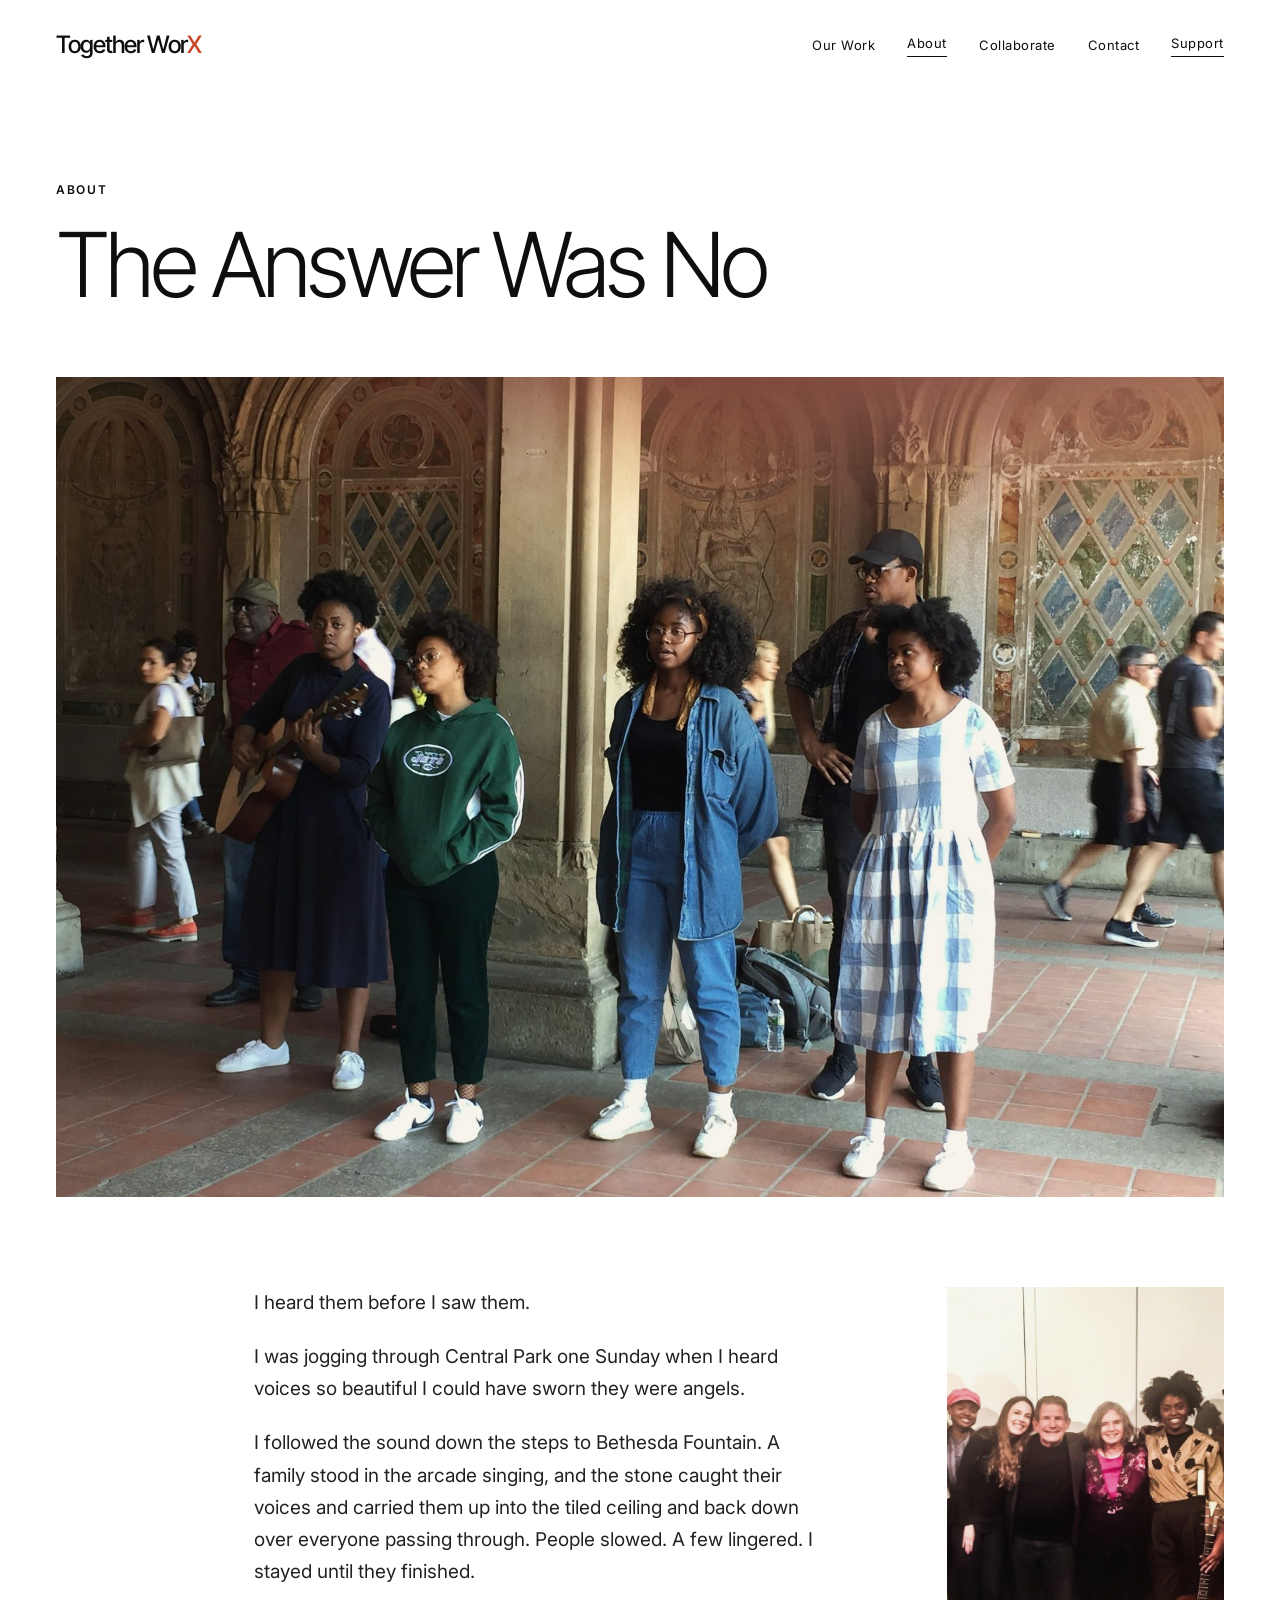
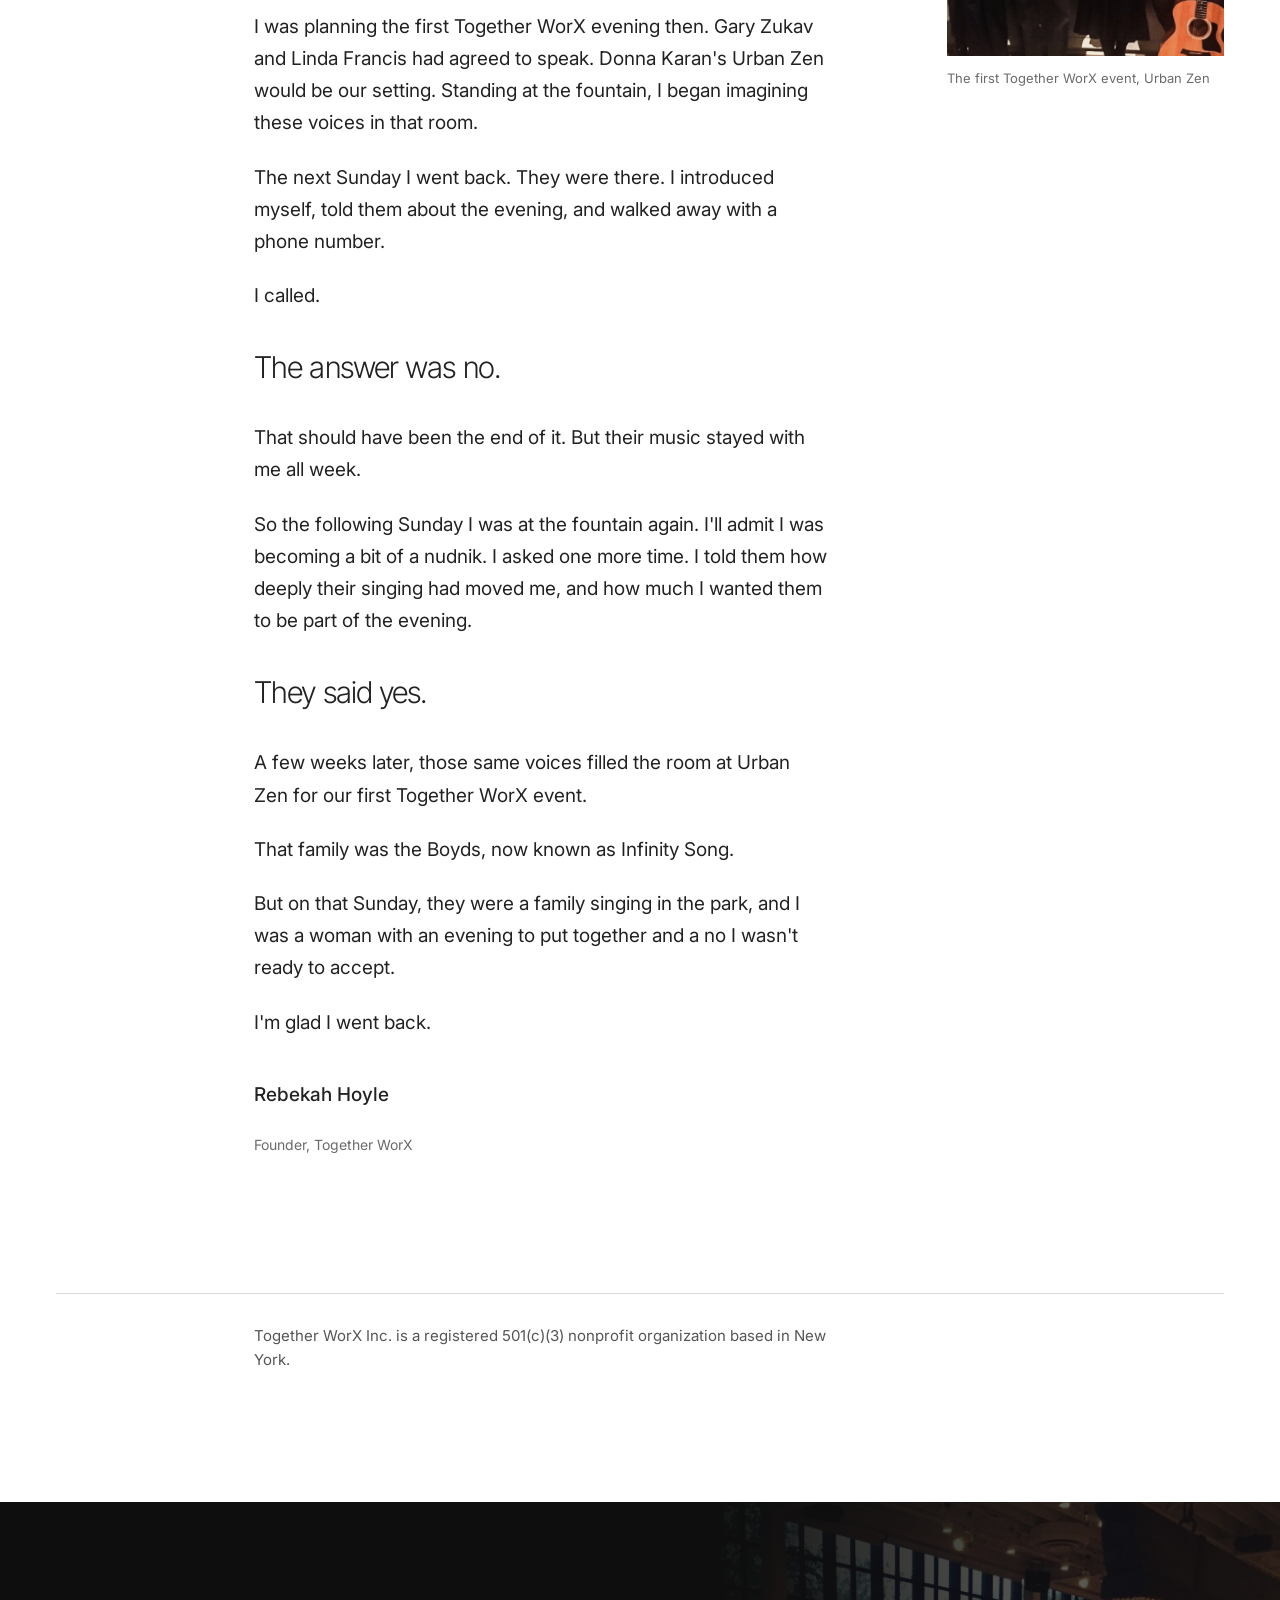
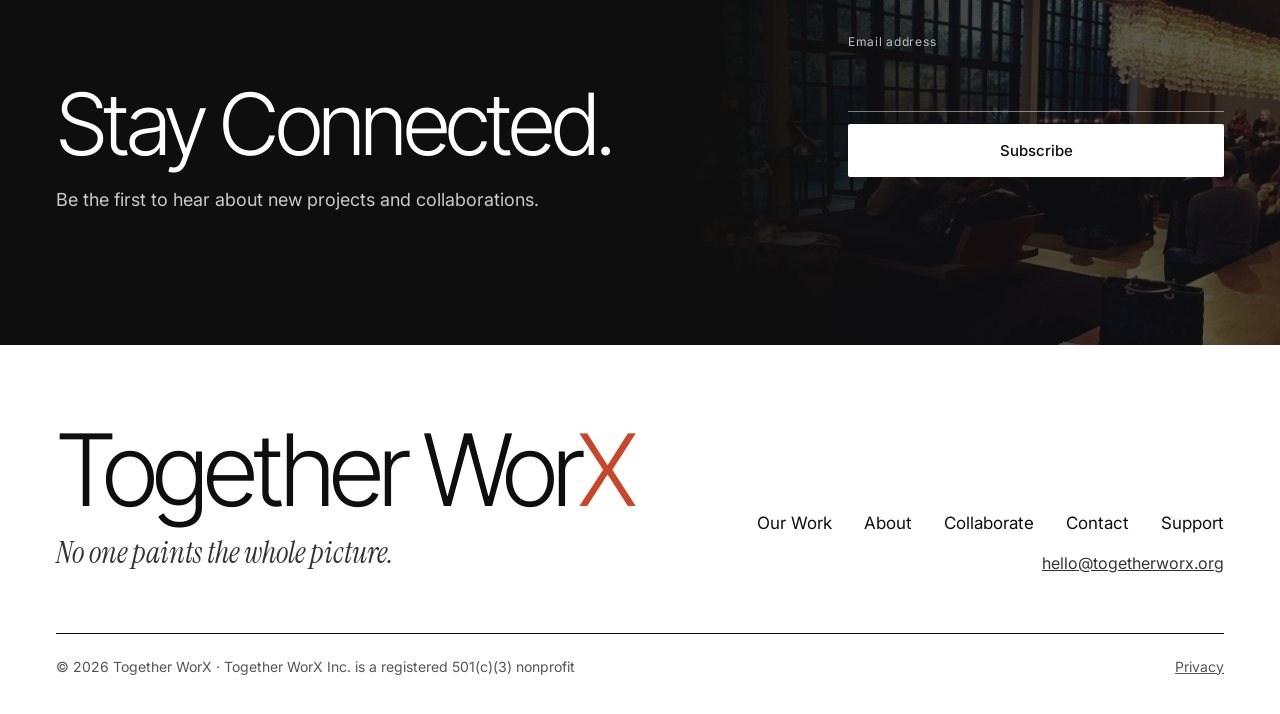
==== about/index.html @ 5a81abae "Story heading: The Answer Was No Co-Authored-By: Claude Opus 5.5 <noreply@anthropic.com> Claude-Sess" ====
<!DOCTYPE html>
<html lang="en" class="no-js">
<head>
<meta charset="utf-8">
<meta name="viewport" content="width=device-width,initial-scale=1">
<title>About | Together WorX</title>
<meta name="description" content="How Together WorX began: a song at Bethesda Fountain and the first event at Urban Zen.">
<link rel="canonical" href="https://togetherworx.org/about/">
<meta property="og:type" content="website">
<meta property="og:site_name" content="Together WorX">
<meta property="og:url" content="https://togetherworx.org/about/">
<meta property="og:title" content="About | Together WorX">
<meta property="og:description" content="How Together WorX began: a song at Bethesda Fountain and the first event at Urban Zen.">
<meta property="og:image" content="https://togetherworx.org/assets/img/bethesda-wide.jpg">
<meta name="twitter:card" content="summary_large_image">
<link rel="icon" href="/assets/together-worx-logo-dark.svg" type="image/svg+xml">
<link rel="preconnect" href="https://fonts.googleapis.com">
<link rel="preconnect" href="https://fonts.gstatic.com" crossorigin>
<link href="https://fonts.googleapis.com/css2?family=Instrument+Serif:ital@0;1&family=Inter+Tight:wght@300;400;500&family=Inter:wght@400;500;600&display=swap" rel="stylesheet">
<link rel="stylesheet" href="/assets/site.css">
<script type="application/ld+json">{"@context": "https://schema.org", "@type": "NGO", "name": "Together WorX", "legalName": "Together WorX Inc.", "url": "https://togetherworx.org", "email": "hello@togetherworx.org", "nonprofitStatus": "Nonprofit501c3", "slogan": "No one paints the whole picture.", "logo": "https://togetherworx.org/assets/together-worx-logo-dark.png", "@id": "https://togetherworx.org/#org"}</script>
<script>document.documentElement.classList.remove('no-js')</script>
</head>
<body>
<a class="skip" href="#main">Skip to content</a>
<main id="main">
<header class="site-head">
    <a class="brand" href="/" aria-label="Together WorX home">Together Wor<span>X</span></a>
    <button class="menu-btn" aria-expanded="false" aria-controls="nav">Menu</button>
    <nav class="nav" id="nav" aria-label="Main">
      <a href="/work/">Our Work</a>
      <a href="/about/" aria-current="page">About</a>
      <a href="/collaborate/">Collaborate</a>
      <a href="/contact/">Contact</a>
      <a class="support" href="/collaborate/#support">Support</a>
    </nav>
  </header>
<section class="about-top"><p class="label" style="margin-bottom:22px;font-weight:600">About</p><h1>The Answer Was&nbsp;No</h1></section>
<figure class="about-hero"><img src="/assets/img/bethesda-wide.jpg" alt="The Boyd family singing under the arcade at Bethesda Fountain in Central Park" width="2000" height="1500"></figure>
<section class="story-body g12">
  <div class="text">
      <p>I heard them before I saw them.</p>
      <p>I was jogging through Central Park one Sunday when I heard voices so beautiful I could have sworn they were angels.</p>
      <p>I followed the sound down the steps to Bethesda Fountain. A family stood in the arcade singing, and the stone caught their voices and carried them up into the tiled ceiling and back down over everyone passing through. People slowed. A few lingered. I stayed until they finished.</p>
      <p>I was planning the first Together WorX evening then. Gary Zukav and Linda Francis had agreed to speak. Donna Karan's Urban Zen would be our setting. Standing at the fountain, I began imagining these voices in that room.</p>
      <p>The next Sunday I went back. They were there. I introduced myself, told them about the evening, and walked away with a phone number.</p>
      <p>I called.</p>
      <p class="turn">The answer was no.</p>
      <p>That should have been the end of it. But their music stayed with me all week.</p>
      <p>So the following Sunday I was at the fountain again. I'll admit I was becoming a bit of a nudnik. I asked one more time. I told them how deeply their singing had moved me, and how much I wanted them to be part of the evening.</p>
      <p class="turn">They said yes.</p>
      <p>A few weeks later, those same voices filled the room at Urban Zen for our first Together WorX event.</p>
      <p>That family was the Boyds, now known as Infinity Song.</p>
      <p>But on that Sunday, they were a family singing in the park, and I was a woman with an evening to put together and a no I wasn't ready to accept.</p>
      <p>I'm glad I went back.</p>
      <p class="sig" style="margin-top:40px">Rebekah Hoyle</p>
      <p style="font-size:14px;color:#6b6b6b">Founder, Together WorX</p>
  </div>
  <aside class="rv"><img src="/assets/img/first-night.jpg" alt="Rebekah with Gary Zukav, Linda Francis and the Boyds at the first event" loading="lazy" width="640" height="1136"><p class="cap">The first Together WorX event, Urban Zen</p></aside>
</section>
<section class="org"><div class="inner g12"><p>Together WorX Inc. is a registered 501(c)(3) nonprofit organization based in New York.</p></div></section>
</main>
<section class="stay" aria-labelledby="stay-h">
  <img class="bg" src="/assets/img/urban-zen-room.jpg" alt="" loading="lazy">
  <div class="fade" aria-hidden="true"></div>
  <div class="inner g12">
    <div class="copy">
      <h2 id="stay-h">Stay Connected.</h2>
      <p>Be the first to hear about new projects and collaborations.</p>
    </div>
    <form name="updates" method="POST" data-netlify="true" netlify-honeypot="bot-field" class="js-form" data-ok="Thank you. You're on the list.">
      <input type="hidden" name="form-name" value="updates">
      <p hidden><label>Leave this empty <input name="bot-field"></label></p>
      <label>Email address<input type="email" name="email" autocomplete="email" required></label>
      <button class="btn btn-light" type="submit">Subscribe</button>
      <p class="note" role="status"></p>
    </form>
  </div>
</section><footer class="site-foot">
  <div class="foot-top">
    <div>
      <a class="foot-brand" href="/" aria-label="Together WorX home">Together Wor<span>X</span></a>
      <p class="foot-tag">No one paints the whole picture.</p>
    </div>
    <div class="foot-right">
      <nav class="foot-nav" aria-label="Footer">
        <a href="/work/">Our Work</a><a href="/about/">About</a><a href="/collaborate/">Collaborate</a><a href="/contact/">Contact</a><a href="/collaborate/#support">Support</a>
      </nav>
      <a class="foot-mail" href="mailto:hello@togetherworx.org">hello@togetherworx.org</a>
    </div>
  </div>
  <div class="legal"><span>© 2026 Together WorX · Together WorX Inc. is a registered 501(c)(3) nonprofit</span><a href="/privacy/">Privacy</a></div>
</footer>
<script src="/assets/site.js" defer></script>
</body>
</html>
---- assets/site.css ----
/* Together WorX — site styles */
:root{
  --ink:#0e0e0e; --body:#222; --soft:#555; --mute:#6b6b6b; --faint:#8f8f8f;
  --line:rgba(14,14,14,.15); --red:#c8462a; --paper:#ffffff; --panel:#f5f4f2;
  --pad:56px; --sans:'Inter',system-ui,sans-serif; --display:'Inter Tight','Inter',system-ui,sans-serif;
  --serif:'Instrument Serif',Georgia,serif;
}
*{box-sizing:border-box}
html{scroll-behavior:smooth}
body{margin:0;background:var(--paper);color:var(--ink);font:16px/1.6 var(--sans);-webkit-font-smoothing:antialiased;text-rendering:optimizeLegibility}
img,video{display:block;max-width:100%;height:auto}
a{color:inherit}
a:hover{color:var(--red)}
:focus-visible{outline:2px solid var(--red);outline-offset:3px}
p{margin:0}
h1,h2,h3{margin:0;font-family:var(--display);font-weight:300;letter-spacing:-.045em;line-height:1}
figure{margin:0}
.skip{position:absolute;left:-999px;top:8px;background:#fff;padding:10px 14px;z-index:100}
.skip:focus{left:8px}
.wrap{padding-left:var(--pad);padding-right:var(--pad)}
.g12{display:grid;grid-template-columns:repeat(12,minmax(0,1fr));column-gap:20px}
.meta{font-size:14px;color:var(--soft)}
.with{font-size:15px;color:var(--soft)}
.desc{font-size:19px;line-height:1.55;color:var(--body)}
.cap{font-size:13px;color:var(--mute);margin-top:12px}
.label{font-size:12px;letter-spacing:.14em;text-transform:uppercase}
.rule{border-top:1px solid var(--ink);padding-top:22px}
.tlink{font-size:14px;font-weight:500;text-decoration:none;border-bottom:1px solid currentColor;padding-bottom:3px}
.h3{font-family:var(--display);font-weight:400;letter-spacing:-.035em;line-height:1.05}

/* header */
.site-head{display:flex;justify-content:space-between;align-items:center;padding:26px var(--pad);position:relative;z-index:20}
.brand{font-family:var(--display);font-weight:500;font-size:24px;letter-spacing:-.04em;text-decoration:none;white-space:nowrap}
.brand span{color:var(--red)}
.nav{display:flex;gap:32px;align-items:center;font-size:13px;letter-spacing:.04em}
.nav a{text-decoration:none}
.nav a[aria-current]{border-bottom:1px solid currentColor;padding-bottom:2px}
.nav .support{border-bottom:1px solid currentColor;padding-bottom:2px}
.menu-btn{display:none;background:none;border:0;color:inherit;font:500 14px var(--sans);min-width:44px;min-height:44px;cursor:pointer}
.on-dark{color:#fff}
.on-dark a:hover{color:#fff;opacity:.8}

/* hero */
.hero{position:relative;height:100svh;min-height:640px;max-height:1000px;background:#1a1714;overflow:hidden;color:#fff}
.hero video,.hero .poster{position:absolute;inset:0;width:100%;height:100%;object-fit:cover}
.hero::after{content:"";position:absolute;inset:0;background:linear-gradient(90deg,rgba(14,12,10,.72) 0%,rgba(14,12,10,.34) 45%,rgba(14,12,10,.04) 75%);pointer-events:none}
.hero .site-head{position:absolute;inset:0 0 auto}
.hero-foot{position:absolute;left:var(--pad);right:var(--pad);bottom:64px;z-index:2;display:flex;justify-content:space-between;align-items:flex-end;gap:40px}
.hero h1{font-family:var(--serif);font-weight:400;font-size:clamp(54px,8.6vw,124px);line-height:.96;letter-spacing:-.02em}
.hero h1 em{font-style:italic}
.hero .mission{max-width:500px;margin-top:22px;font-size:18px;line-height:1.5;color:rgba(255,255,255,.92)}
.hero-links{display:flex;align-items:center;gap:22px;padding-bottom:16px}
.explore{font-size:12px;letter-spacing:.16em;text-transform:uppercase;text-decoration:none;white-space:nowrap;color:#fff}
.pause{background:rgba(0,0,0,.25);color:#fff;border:1px solid rgba(255,255,255,.45);border-radius:2px;font:500 11px var(--sans);letter-spacing:.06em;padding:6px 12px;cursor:pointer}

/* philosophy */
.idea{padding:170px var(--pad) 180px}
.idea h2{grid-column:1/-1;font-size:clamp(52px,8.3vw,120px);line-height:.92;letter-spacing:-.055em}
.idea h2 span{color:var(--red)}
.idea p{grid-column:8/span 4;margin-top:56px;font-size:21px;line-height:1.5;color:var(--body)}

/* work */
.work{padding:0 var(--pad) 170px}
.work-head{align-items:end;margin-bottom:64px}
.work-head h2{grid-column:span 8;font-size:clamp(48px,6.1vw,88px);line-height:.95;letter-spacing:-.05em}
.work-head a{grid-column:span 4;justify-self:end}
.page-title{font-size:clamp(60px,8.3vw,120px);line-height:.92;letter-spacing:-.055em;margin:0 0 90px}
.proj-a .main{grid-column:1/span 8;grid-row:1;position:relative;z-index:1}
.proj-a .main img{width:100%;aspect-ratio:16/10;object-fit:cover}
.proj-a .over{grid-column:7/span 4;grid-row:1;align-self:end;margin-bottom:-120px;position:relative;z-index:2;border:12px solid #fff;background:#fff}
.proj-a .over img{width:100%;aspect-ratio:4/3;object-fit:cover}
.proj-a .text{grid-column:1/span 5;grid-row:2;padding-top:30px}
.proj-text h3{font-size:36px;margin:0 0 12px}
.proj-text .meta{margin-bottom:10px}
.proj-text .with{margin:-6px 0 12px}
.proj-b{margin-top:170px;padding-bottom:60px}
.proj-b .left{grid-column:1/span 6;grid-row:1;text-decoration:none;color:inherit}
.proj-b .left img{width:100%;aspect-ratio:16/11;object-fit:cover}
.proj-b .left .proj-text{padding-top:30px;max-width:520px}
.proj-b .right{grid-column:8/span 5;grid-row:1;margin-top:160px;position:relative;text-decoration:none;color:inherit}
.proj-b .right>img{width:100%;aspect-ratio:4/5.4;object-fit:cover}
.proj-b .right .over2{position:absolute;right:-20px;top:-120px;width:46%;aspect-ratio:3/4;object-fit:cover;border:10px solid #fff;z-index:3}
.proj-b .right .proj-text{padding-top:20px}
.proj-b .right h3{font-size:30px}
.proj-c{margin-top:150px}
.proj-c .flyer{grid-column:3/span 5}
.proj-c .flyer img{width:100%;aspect-ratio:1/1;object-fit:contain}
.proj-c .proj-text{grid-column:9/span 4;align-self:end;padding-bottom:34px}
a.card-link{text-decoration:none;color:inherit;display:block}
a.card-link:hover h3{color:var(--red)}

/* founder */
.founder{padding:0 var(--pad) 170px}
.founder figure{grid-column:1/span 7}
.founder figure img{width:100%;aspect-ratio:4/3;object-fit:cover}
.founder .story{grid-column:9/span 4;padding-top:4px}
.founder h2{font-size:56px;margin:18px 0 30px}
.founder .story p.body{font-size:17px;color:#333;margin-bottom:16px}
.sig{font-size:15px;font-weight:500;margin-top:32px}
.sig+p{font-size:13px;color:var(--mute)}

/* collaborate */
.collab{padding:0 var(--pad) 170px}
.collab .intro{grid-column:1/span 5}
.collab h2{font-size:clamp(48px,6.1vw,88px);line-height:.95;letter-spacing:-.05em;margin-bottom:18px}
.collab .intro p{font-size:18px;color:#444}
.collab .path{padding-top:14px}
.collab .p1{grid-column:7/span 3}
.collab .p2{grid-column:10/span 3}
.collab h3{font-size:28px;margin-bottom:12px}
.collab .path p{color:#444;margin-bottom:20px}
.tax{font-size:13px;color:var(--mute);margin-top:18px}

/* stay connected */
.stay{background:var(--ink);color:#fff;position:relative;overflow:hidden}
.stay .bg{position:absolute;right:0;top:0;width:46%;height:100%;object-fit:cover;opacity:.4}
.stay .fade{position:absolute;right:0;top:0;width:46%;height:100%;background:linear-gradient(90deg,var(--ink) 0%,rgba(14,14,14,.2) 60%)}
.stay .inner{position:relative;padding:130px var(--pad);align-items:end}
.stay .copy{grid-column:span 7}
.stay h2{font-size:clamp(52px,6.7vw,96px);line-height:.92;letter-spacing:-.055em;margin-bottom:22px}
.stay .copy p{font-size:18px;color:rgba(255,255,255,.78)}
.stay form{grid-column:9/span 4;display:flex;flex-direction:column;gap:12px}
.stay label{font-size:12px;letter-spacing:.06em;color:rgba(255,255,255,.72)}
.stay input[type=email]{display:block;width:100%;margin-top:8px;padding:16px 0;background:transparent;border:0;border-bottom:1px solid rgba(255,255,255,.45);color:#fff;font:17px var(--sans);border-radius:0}
.stay input[type=email]:focus{outline:0;border-color:#fff}
.btn{display:inline-block;padding:17px 24px;border:0;font:500 15px var(--sans);cursor:pointer;text-decoration:none;text-align:center;border-radius:2px}
.btn-light{background:#fff;color:var(--ink)}
.btn-light:hover{background:var(--red);color:#fff}
.btn-dark{background:var(--ink);color:#fff}
.btn-dark:hover{background:var(--red);color:#fff}
.note{font-size:14px;min-height:1.4em;margin-top:6px}
.stay .note{color:rgba(255,255,255,.8)}

/* footer */
.site-foot{padding:80px var(--pad) 36px}
.foot-top{display:flex;justify-content:space-between;align-items:flex-end;gap:40px;flex-wrap:wrap}
.foot-brand{font-family:var(--display);font-weight:300;font-size:clamp(56px,7.8vw,112px);line-height:.9;letter-spacing:-.06em;text-decoration:none}
.foot-brand span{color:var(--red)}
.foot-tag{font-family:var(--serif);font-style:italic;font-size:30px;color:#333;margin-top:14px}
.foot-right{display:flex;flex-direction:column;align-items:flex-end;gap:14px}
.foot-nav{display:flex;gap:32px;flex-wrap:wrap;font-size:17px}
.foot-nav a{text-decoration:none}
.foot-mail{font-size:16px;color:#333}
.legal{display:flex;justify-content:space-between;gap:16px;flex-wrap:wrap;margin-top:56px;padding-top:22px;border-top:1px solid var(--ink);font-size:14px;color:var(--soft)}

/* archive */
.archive{padding:0 var(--pad) 160px}
.archive h2{font-size:40px;letter-spacing:-.04em}
.arch-grid{display:grid;grid-template-columns:5fr 8fr;column-gap:72px;align-items:start;margin-top:64px}
.arch-fig{height:460px;display:flex;align-items:center}
.arch-fig .tall{height:100%;width:auto;aspect-ratio:1218/1624;object-fit:contain}
.arch-fig .wide{width:100%;height:auto;aspect-ratio:1752/897;object-fit:contain}
.archive .cap{margin:14px 0 24px}
.archive h3{font-size:30px;margin-bottom:6px;line-height:1.1}
.archive .meta{font-size:15px;margin-bottom:16px}
.archive .adesc{font-size:17px;line-height:1.6;color:#2a2a2a;margin-bottom:18px}
.canceled{font-size:13px;font-style:italic;color:var(--faint)}

/* project pages */
.pj-top{max-width:1320px;margin:0 auto;padding:90px var(--pad) 60px}
.back{font-size:13px;text-decoration:none;color:var(--mute)}
.pj-top .label{margin:40px 0 18px;font-weight:600}
.pj-top h1{font-size:clamp(56px,7.8vw,112px);line-height:.95;letter-spacing:-.055em}
.pj-top .sub{font-family:var(--display);font-weight:300;font-size:clamp(24px,2.4vw,34px);line-height:1.2;letter-spacing:-.03em;color:#444;margin-top:18px}
.pj-hero{width:100%;height:min(72vw,760px);object-fit:cover}
.pj-body{max-width:1320px;margin:0 auto;padding:90px var(--pad) 110px;align-items:start}
.pj-body .lede{grid-column:1/span 6;font-size:24px;line-height:1.5;color:var(--body)}
.pj-body .facts{grid-column:8/span 5}
.facts{margin:0;border-top:1px solid var(--line)}
.facts div{display:grid;grid-template-columns:110px 1fr;gap:16px;padding:16px 0;border-bottom:1px solid var(--line)}
.facts dt{font-size:12px;letter-spacing:.14em;text-transform:uppercase;color:var(--mute);padding-top:3px}
.facts dd{margin:0}
.pj-section{max-width:1320px;margin:0 auto;padding:0 var(--pad) 110px;align-items:start}
.pj-section h2{grid-column:1/span 4;font-size:34px;letter-spacing:-.035em;line-height:1.1}
.pj-section .txt{grid-column:6/span 6;font-size:18px;color:#333}
.pj-gallery{padding:0 var(--pad) 120px}
.pj-gallery .g12{max-width:1400px;margin:0 auto;align-items:start}
.gal-a{grid-column:1/span 7}
.gal-b{grid-column:8/span 5;align-self:end}
.gal-c{grid-column:3/span 8;margin-top:60px}
.gal-a img,.gal-a video{width:100%;aspect-ratio:16/9;object-fit:cover;background:#111}
.gal-b img{width:100%;aspect-ratio:4/5;object-fit:cover}
.gal-c img{width:100%;aspect-ratio:16/11;object-fit:cover}
.gal-l{grid-column:1/span 5}
.gal-l img{width:100%;aspect-ratio:3/4;object-fit:cover}
.gal-r{grid-column:7/span 6;margin-top:140px;position:relative}
.gal-r>img{width:100%;aspect-ratio:4/4.4;object-fit:cover}
.gal-r .over3{position:absolute;left:-90px;bottom:-80px;width:42%;aspect-ratio:3/4;object-fit:cover;border:10px solid #fff}
.gal-r figcaption{margin-top:96px}
.pj-archive{max-width:1320px;margin:0 auto;padding:0 var(--pad) 130px}
.pj-archive .inner{border-top:1px solid var(--line);padding-top:40px}
.pj-archive figure{grid-column:1/span 6}
.pj-archive img{width:100%;object-fit:contain}
.split{max-width:1320px;margin:0 auto;padding:0 var(--pad) 120px;align-items:start}
.split figure{grid-column:1/span 6}
.split figure img{width:100%;aspect-ratio:1/1;object-fit:contain}
.split .side{grid-column:8/span 5}
.split .lede{font-size:21px;line-height:1.55;color:var(--body);margin-bottom:40px}
.split h2{font-size:30px;letter-spacing:-.035em;margin:44px 0 16px}
.list{margin:0;padding:0;list-style:none;font-size:17px;color:#333}
.list li{padding:10px 0;border-bottom:1px solid rgba(14,14,14,.1)}
.list li:last-child{border-bottom:0}
.next{background:var(--ink);color:#fff}
.next .in{max-width:1320px;margin:0 auto;padding:100px var(--pad);display:flex;justify-content:space-between;align-items:center;gap:40px;flex-wrap:wrap}
.next .label{color:rgba(255,255,255,.65);margin-bottom:12px}
.next a.big{font-family:var(--display);font-weight:300;font-size:clamp(28px,3vw,44px);letter-spacing:-.035em;line-height:1.1;text-decoration:none;color:#fff}
.next a.big:hover{color:#fff;opacity:.8}

/* about */
.about-top{max-width:1320px;margin:0 auto;padding:90px var(--pad) 70px}
.about-top h1{font-size:clamp(52px,7vw,104px);line-height:.95;letter-spacing:-.055em;max-width:12em}
.about-hero{padding:0 var(--pad)}
.about-hero img{width:100%;max-height:820px;aspect-ratio:4/3;object-fit:cover}
.story-body{max-width:1320px;margin:0 auto;padding:90px var(--pad) 120px;align-items:start}
.story-body .text{grid-column:3/span 6}
.story-body .text p{font-size:19px;line-height:1.7;color:#222;margin-bottom:1.15em}
.story-body .text p.turn{font-family:var(--display);font-weight:300;font-size:30px;letter-spacing:-.03em;line-height:1.25;margin:1.2em 0}
.story-body aside{grid-column:10/span 3;position:sticky;top:40px}
.story-body aside img{width:100%;aspect-ratio:3/4;object-fit:cover;object-position:center 30%}
.org{max-width:1320px;margin:0 auto;padding:0 var(--pad) 130px}
.org .inner{border-top:1px solid var(--line);padding-top:30px}
.org p{grid-column:3/span 6;font-size:15px;color:var(--soft)}

/* simple pages */
.simple{max-width:1320px;margin:0 auto;padding:90px var(--pad) 140px}
.simple h1{font-size:clamp(60px,8.3vw,120px);line-height:.92;letter-spacing:-.055em;margin-bottom:28px}
.simple .lead{font-size:21px;color:#333;max-width:34em}
.paths{margin-top:90px;align-items:start}
.paths .p{grid-column:span 5;border-top:1px solid var(--ink);padding-top:22px}
.paths .p+.p{grid-column:7/span 5}
.paths h2{font-size:40px;letter-spacing:-.04em;margin-bottom:16px}
.paths p{font-size:18px;color:#333;margin-bottom:24px}
.contact-grid{margin-top:70px;align-items:start}
.contact-grid .info{grid-column:span 4}
.contact-grid form{grid-column:7/span 6}
.mail{font-family:var(--display);font-weight:300;font-size:30px;letter-spacing:-.03em;text-decoration:none;border-bottom:1px solid var(--red)}
.field{display:block;font-size:12px;letter-spacing:.06em;color:var(--soft);margin-bottom:28px}
.field input,.field select,.field textarea{display:block;width:100%;margin-top:8px;padding:12px 0;border:0;border-bottom:1px solid #a9a9a9;background:transparent;font:17px var(--sans);color:var(--ink);border-radius:0}
.field textarea{min-height:130px;resize:vertical}
.field input:focus,.field select:focus,.field textarea:focus{outline:0;border-color:var(--red)}
.prose{max-width:40em;margin-top:40px}
.prose p{font-size:18px;color:#333;margin-bottom:1em}

/* motion */
.rv{opacity:0;transform:translateY(24px);transition:opacity .9s cubic-bezier(.2,.7,.2,1),transform .9s cubic-bezier(.2,.7,.2,1)}
.rv.in{opacity:1;transform:none}
@media (prefers-reduced-motion:reduce){html{scroll-behavior:auto}.rv{opacity:1;transform:none;transition:none}}
.no-js .rv{opacity:1;transform:none}

/* ---------- mobile ---------- */
@media (max-width:900px){
  :root{--pad:20px}
  .g12{display:block}
  .site-head{padding:18px var(--pad)}
  .brand{font-size:21px}
  .menu-btn{display:block;position:relative;z-index:40}
  .nav{position:fixed;inset:0;background:#fff;color:var(--ink);flex-direction:column;justify-content:center;gap:26px;font-family:var(--display);font-size:30px;letter-spacing:-.02em;transform:translateY(-100%);visibility:hidden;transition:transform .4s cubic-bezier(.7,0,.2,1),visibility 0s .4s;z-index:30}
  .nav.open{transform:none;visibility:visible;transition:transform .4s cubic-bezier(.7,0,.2,1)}
  .nav a:hover{color:var(--red);opacity:1}
  .menu-open .menu-btn,.menu-open .brand{color:var(--ink)}
  .hero{min-height:600px}
  .hero video,.hero .poster{object-position:62% center}
  .hero::after{background:linear-gradient(180deg,rgba(14,12,10,.4) 0%,rgba(14,12,10,.08) 35%,rgba(14,12,10,.8) 100%)}
  .hero-foot{flex-direction:column;align-items:flex-start;gap:14px;bottom:40px}
  .hero h1{font-size:clamp(46px,13.6vw,64px);line-height:.98}
  .hero .mission{font-size:16px;margin-top:16px}
  .hero-links{padding-bottom:0;flex-wrap:wrap;column-gap:22px;row-gap:0}
  .explore{display:inline-flex;align-items:center;min-height:44px}
  .idea{padding:96px var(--pad) 100px}
  .idea h2{font-size:clamp(44px,14vw,60px)}
  .idea p{margin:40px 0 0 64px;font-size:18px}
  .work{padding-bottom:90px}
  .work-head{display:flex;justify-content:space-between;align-items:flex-end;margin-bottom:30px}
  .page-title{margin-bottom:48px}
  .proj-a{position:relative}
  .proj-a .main{margin-right:calc(-1 * var(--pad))}
  .proj-a .main img{aspect-ratio:4/3.4}
  .proj-a .over{width:58%;margin:-64px 0 0 -8px;border-width:8px}
  .proj-a .text{padding-top:24px}
  .proj-text h3{font-size:28px}
  .desc{font-size:17px}
  .proj-b{margin-top:72px;padding-bottom:0}
  .proj-b .left img{margin-right:calc(-1 * var(--pad));width:calc(100% + var(--pad))}
  .proj-b .left .proj-text{padding-top:22px}
  .proj-b .right{display:block;margin-top:80px;padding-top:0}
  .proj-b .right>img{width:72%;margin-left:auto;aspect-ratio:4/5}
  .proj-b .right .over2{left:0;right:auto;top:auto;bottom:auto;margin-top:-140px;position:relative;display:block;width:42%;border-width:6px}
  .proj-b .right h3{font-size:28px}
  .proj-c{margin-top:72px}
  .proj-c .flyer img{width:100%}
  .proj-c .proj-text{padding:22px 0 0}
  .founder{padding-bottom:80px}
  .founder figure img{width:calc(100% + 2 * var(--pad));margin:0 calc(-1 * var(--pad));aspect-ratio:4/3}
  .founder .story{margin-top:36px}
  .founder h2{font-size:44px;margin:16px 0 24px}
  .collab{padding-bottom:80px}
  .collab .path{border-top:1px solid #ddd;margin-top:28px;padding:22px 0 0}
  .collab .intro{margin-bottom:8px}
  .stay .bg,.stay .fade{display:none}
  .stay .inner{padding:72px var(--pad) 80px}
  .stay form{margin-top:28px}
  .stay .btn{width:100%;min-height:52px}
  .site-foot{padding:56px var(--pad) 40px}
  .foot-right{align-items:flex-start;margin-top:24px}
  .foot-nav{gap:4px 24px}
  .foot-nav a{display:inline-flex;align-items:center;min-height:44px}
  .foot-tag{font-size:24px}
  .archive{padding-bottom:90px}
  .archive h2{font-size:32px}
  .arch-grid{display:block;margin-top:40px}
  .arch-grid article+article{margin-top:72px}
  .arch-fig{height:auto;display:block}
  .arch-fig .tall{width:72%;height:auto}
  .arch-fig .wide{width:calc(100% + 2 * var(--pad));max-width:none;margin:0 calc(-1 * var(--pad))}
  .archive h3{font-size:26px}
  .pj-top{padding-top:56px}
  .pj-hero{height:auto;aspect-ratio:4/3}
  .pj-body{padding-top:48px;padding-bottom:64px}
  .pj-body .lede{font-size:20px;margin-bottom:32px}
  .pj-section{padding-bottom:64px}
  .pj-section h2{font-size:28px;margin-bottom:14px}
  .pj-gallery{padding-bottom:72px}
  .gal-b,.gal-c{margin-top:40px}
  .gal-r{margin-top:56px}
  .gal-r .over3{position:relative;left:0;bottom:auto;margin-top:-90px;width:46%;border-width:6px}
  .gal-r figcaption{margin-top:12px}
  .split figure{margin-bottom:40px}
  .about-hero{padding:0}
  .story-body{padding-top:48px}
  .story-body aside{position:static;margin-top:40px}
  .story-body aside img{width:70%}
  .story-body .text p{font-size:18px}
  .paths{margin-top:56px}
  .paths .p+.p{margin-top:48px}
  .contact-grid form{margin-top:48px}
  .next .in{padding:64px var(--pad)}
}

.whole{padding:0 var(--pad) 150px}
.whole .g12{max-width:1320px;margin:0 auto}
.whole h2{grid-column:1/-1;font-size:34px;letter-spacing:-.035em;line-height:1.1;margin-bottom:48px}
.whole-grid{align-items:start}
.whole-grid img{width:100%;object-fit:cover;display:block}
.whole-grid .w1{grid-column:1/span 5}.whole-grid .w1 img{aspect-ratio:3/4}
.whole-grid .w2{grid-column:6/span 7;margin-top:90px}.whole-grid .w2 img{aspect-ratio:1/1}
.whole-grid .w3{grid-column:2/span 6;margin-top:-40px}.whole-grid .w3 img{aspect-ratio:4/3}
.whole-grid .w4{grid-column:8/span 4;margin-top:60px}.whole-grid .w4 img{aspect-ratio:3/4}
.whole-grid .w5{grid-column:2/span 4;margin-top:-80px}
.whole-grid .w7{grid-column:7/span 4;margin-top:40px}.whole-grid .w7 img{aspect-ratio:3/4}.whole-grid .w5 img{aspect-ratio:3/4}
.whole-grid .w6{grid-column:3/span 7;margin-top:50px}.whole-grid .w6 img{aspect-ratio:4/3}
@media (max-width:900px){
  .whole{padding-bottom:90px}
  .whole h2{margin-bottom:28px}
  .whole-grid{display:grid;grid-template-columns:1fr 1fr;gap:12px}
  .whole-grid figure{grid-column:auto!important;margin-top:0!important}
  .whole-grid .w1,.whole-grid .w2,.whole-grid .w6{grid-column:1/-1!important}
}
.red{color:var(--red)}
.purpose{padding:0 var(--pad) 150px}
.purpose h2{grid-column:1/span 6;font-size:clamp(40px,4.6vw,66px);line-height:.98;letter-spacing:-.05em}
.purpose .ptext{grid-column:8/span 5;padding-top:10px}
.purpose .ptext p{font-size:19px;line-height:1.55;color:var(--body);margin-bottom:18px}
@media (max-width:900px){.purpose{padding-bottom:84px}.purpose h2{font-size:40px}.purpose .ptext{margin-top:24px}.purpose .ptext p{font-size:17px}}
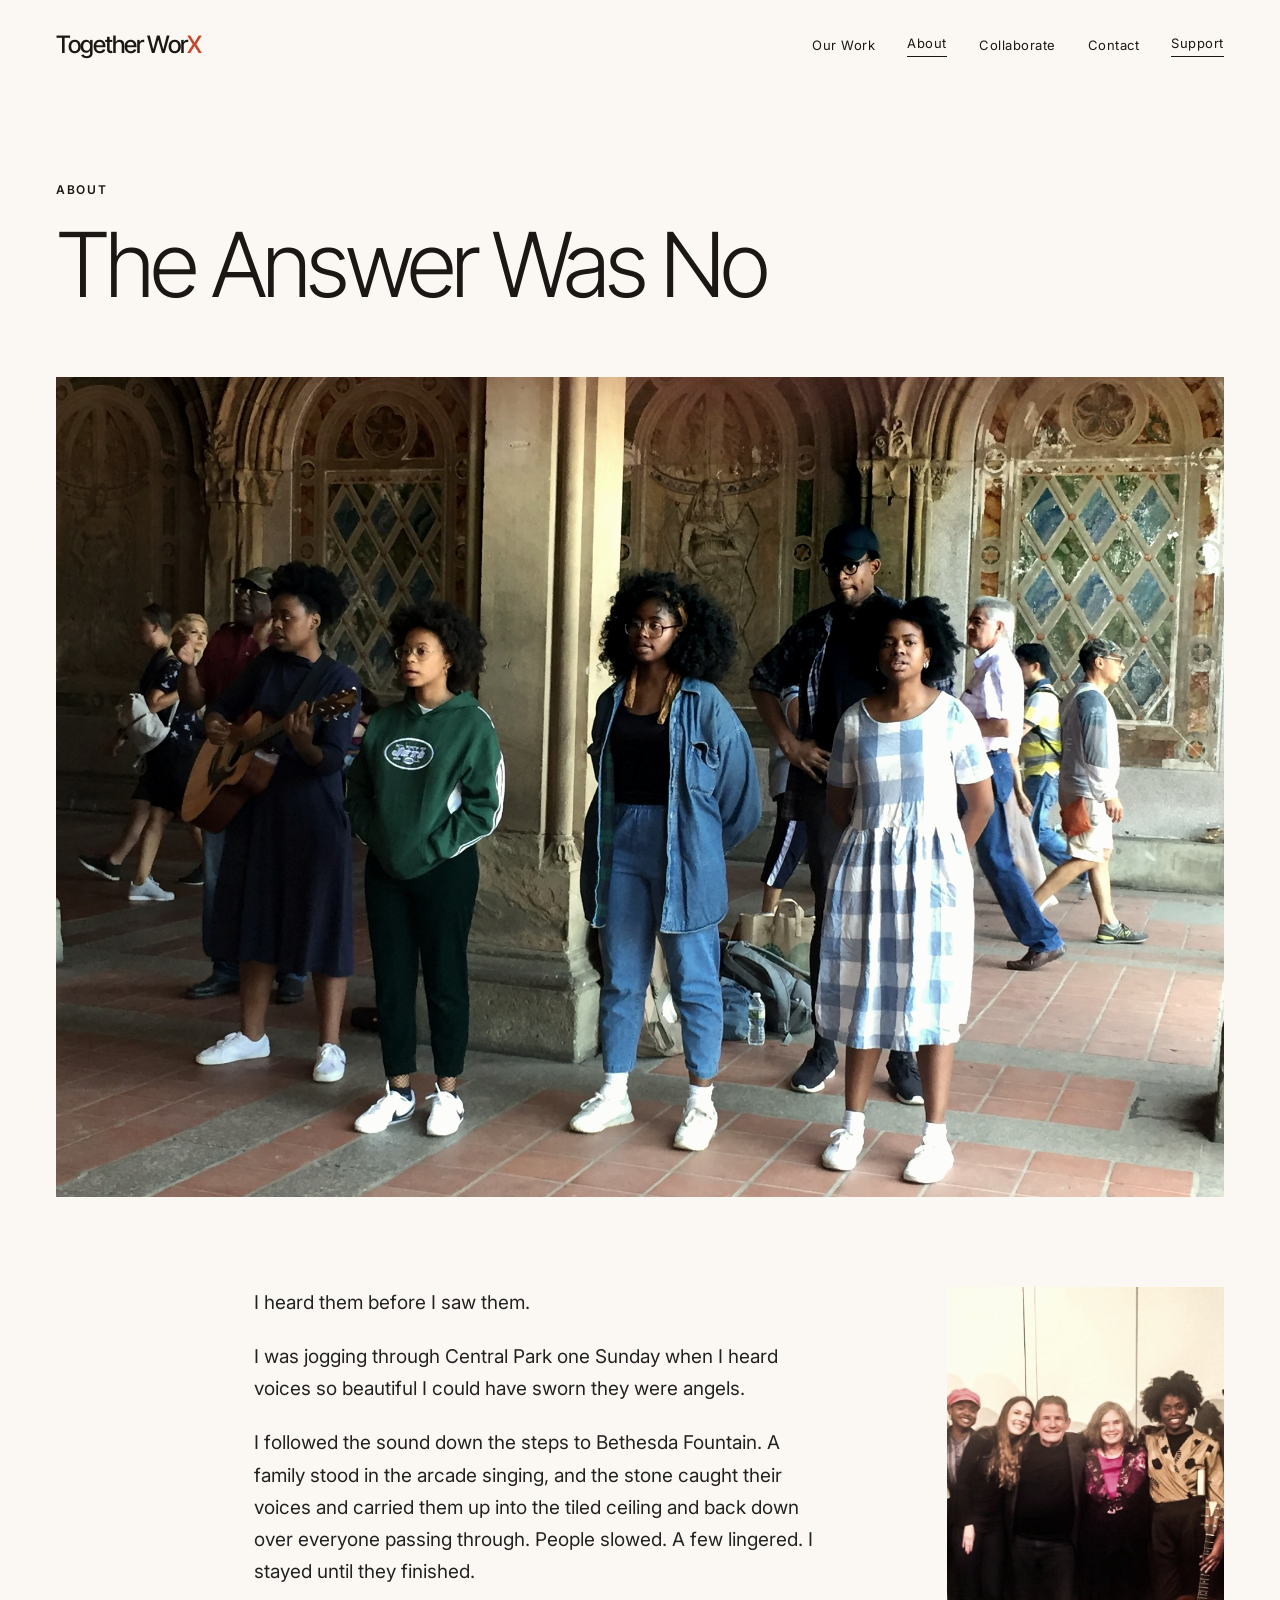
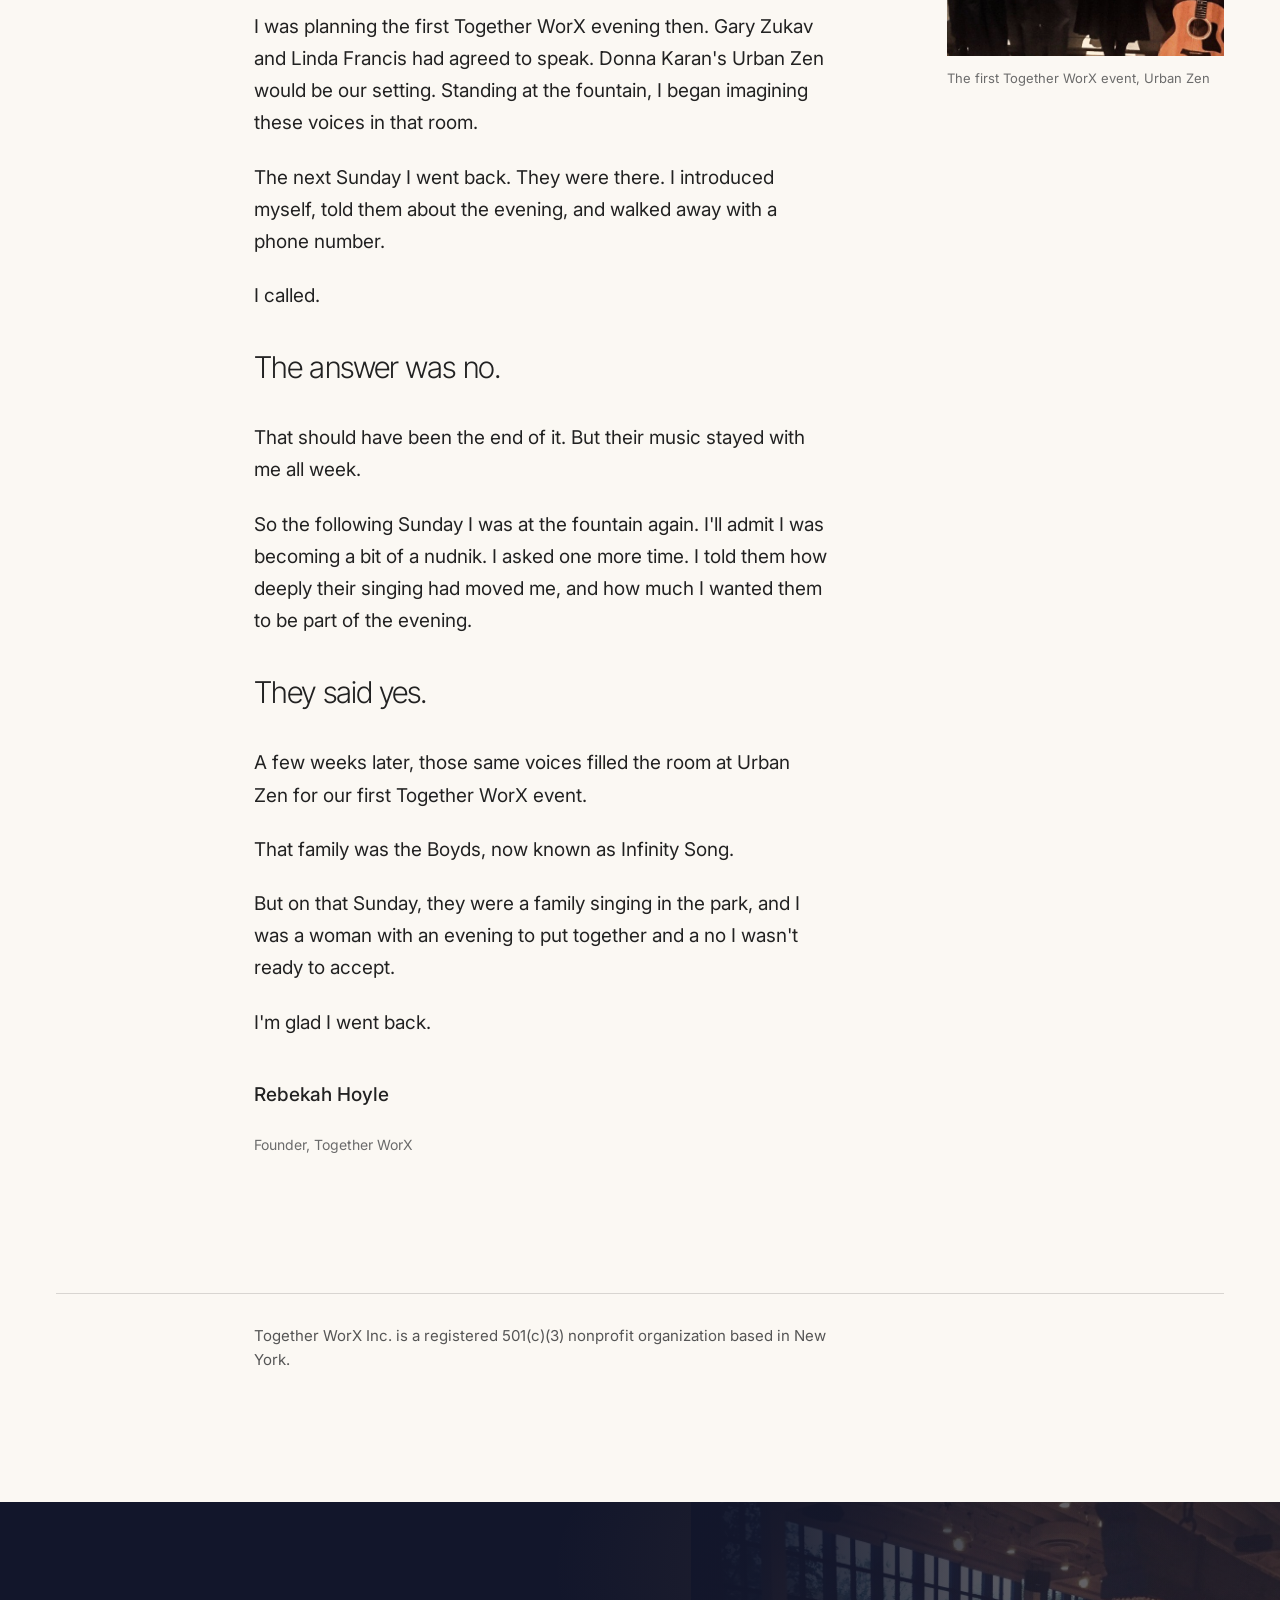
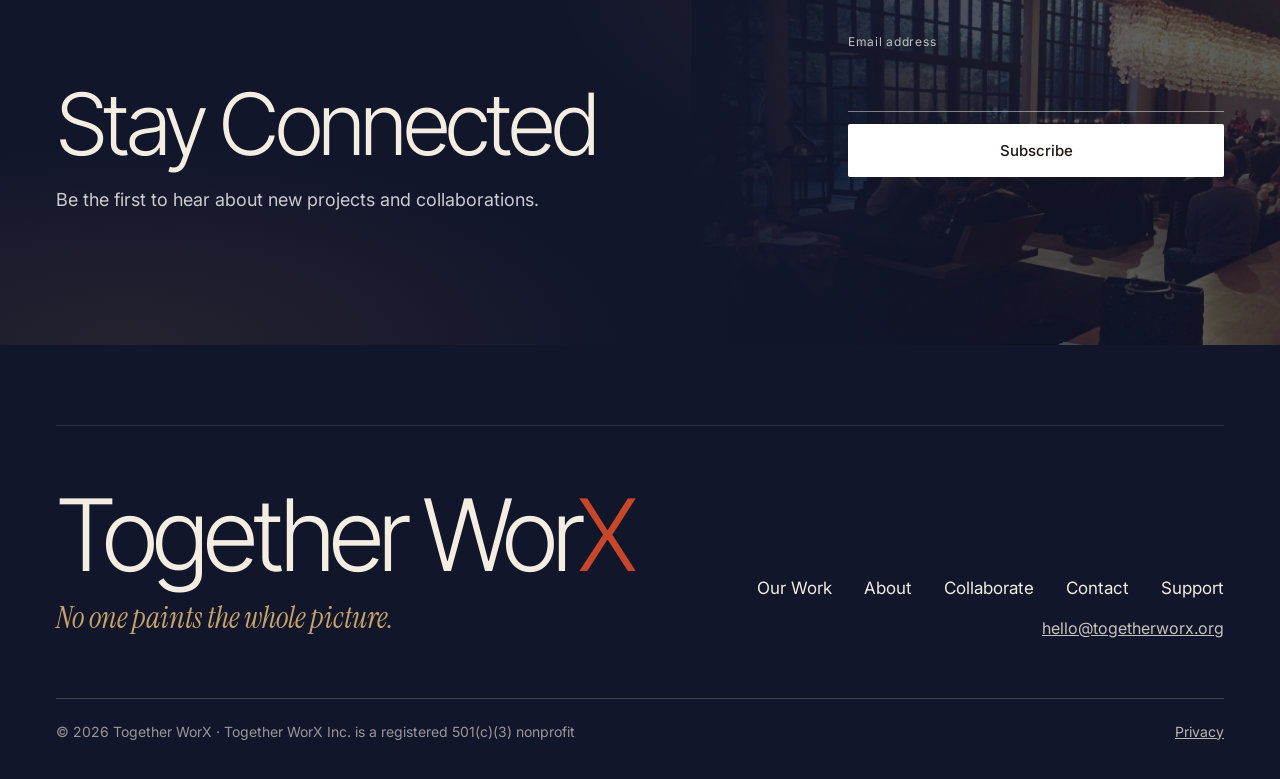
==== commit c5acc02f: "Preview: warm white page, Our Work matches homepage, even project galleries, title punctuation Co-Au" ====
--- a/about/index.html
+++ b/about/index.html
@@ -65,7 +65,7 @@
   <div class="fade" aria-hidden="true"></div>
   <div class="inner g12">
     <div class="copy">
-      <h2 id="stay-h">Stay Connected.</h2>
+      <h2 id="stay-h">Stay Connected</h2>
       <p>Be the first to hear about new projects and collaborations.</p>
     </div>
     <form name="updates" method="POST" data-netlify="true" netlify-honeypot="bot-field" class="js-form" data-ok="Thank you. You're on the list.">
--- a/assets/site.css
+++ b/assets/site.css
@@ -361,3 +361,139 @@
 .purpose .ptext{grid-column:8/span 5;padding-top:10px}
 .purpose .ptext p{font-size:19px;line-height:1.55;color:var(--body);margin-bottom:18px}
 @media (max-width:900px){.purpose{padding-bottom:84px}.purpose h2{font-size:40px}.purpose .ptext{margin-top:24px}.purpose .ptext p{font-size:17px}}
+
+/* ---- Nov 2026 refresh ---- */
+.idea{padding:170px var(--pad) 90px}
+.whole{padding:0 var(--pad) 160px}
+.whole .g12{max-width:none}
+.whole-grid{display:grid;grid-template-columns:repeat(12,minmax(0,1fr));gap:16px;align-items:stretch}
+.whole-grid figure{margin:0!important}
+.whole-grid img{height:100%}
+.whole-grid .w2{grid-column:1/span 7;grid-row:1}.whole-grid .w2 img{aspect-ratio:1/1}
+.whole-grid .w1{grid-column:8/span 5;grid-row:1}.whole-grid .w1 img{aspect-ratio:auto}
+.whole-grid .w6{grid-column:1/span 6;grid-row:2}.whole-grid .w6 img{aspect-ratio:4/3}
+.whole-grid .w5{grid-column:7/span 3;grid-row:2}.whole-grid .w5 img{aspect-ratio:auto}
+.whole-grid .w7{grid-column:10/span 3;grid-row:2}.whole-grid .w7 img{aspect-ratio:auto}
+
+.founder{background:var(--ink);color:#fff;padding:150px var(--pad) 160px}
+.founder .g12{align-items:center}
+.founder figure{grid-column:1/span 7}
+.founder figure img{aspect-ratio:4/3}
+.founder .cap{color:rgba(255,255,255,.55)}
+.founder .story{grid-column:9/span 4;padding-top:0}
+.founder .label{color:rgba(255,255,255,.6)}
+.founder h2{font-family:var(--serif);font-weight:400;letter-spacing:-.01em;font-size:clamp(52px,5.6vw,84px);line-height:.98;margin:20px 0 34px}
+.founder .pull{font-family:var(--serif);font-style:italic;font-size:30px;line-height:1.2;color:#fff;margin-bottom:18px}
+.founder .story p.body{font-size:18px;line-height:1.6;color:rgba(255,255,255,.82)}
+.founder .more{margin-top:30px}
+.founder .tlink{color:#fff}
+.founder .tlink:hover{color:var(--red)}
+.founder .sig{color:#fff;margin-top:44px}
+.founder .sig+p{color:rgba(255,255,255,.55)}
+.purpose{padding:150px var(--pad) 150px}
+@media (max-width:900px){
+  .idea{padding:96px var(--pad) 48px}
+  .whole{padding-bottom:90px}
+  .whole-grid{grid-template-columns:1fr 1fr;gap:10px}
+  .whole-grid .w1,.whole-grid .w2,.whole-grid .w6{grid-column:1/-1!important;grid-row:auto}
+  .whole-grid .w5,.whole-grid .w7{grid-column:auto!important;grid-row:auto}
+  .whole-grid img{height:auto}
+  .whole-grid .w1 img{aspect-ratio:3/4}.whole-grid .w5 img,.whole-grid .w7 img{aspect-ratio:3/4}
+  .founder{padding:84px var(--pad) 90px}
+  .founder figure img{margin:0 calc(-1 * var(--pad));width:calc(100% + 2 * var(--pad))}
+  .founder .story{margin-top:40px}
+  .founder h2{font-size:52px}
+  .founder .pull{font-size:26px}
+  .purpose{padding:84px var(--pad) 84px}
+}
+
+/* projects, colour, grade */
+:root{--night:#12162b}
+.founder,.stay,.next,.btn-dark{background:var(--night)}
+.stay .fade{background:linear-gradient(90deg,var(--night) 0%,rgba(18,22,43,.25) 60%)}
+.hp-lead{align-items:end;margin-bottom:110px}
+.hp-lead img{grid-column:1/span 8;width:100%;aspect-ratio:16/10;object-fit:cover}
+.hp-lead .proj-text{grid-column:9/span 4;padding-bottom:6px}
+.hp-pair{row-gap:40px}
+.hp-pair a{grid-column:span 6}
+.hp-pair img{width:100%;aspect-ratio:4/3;object-fit:cover}
+.hp-pair .proj-text{padding-top:26px;max-width:540px}
+.hp-pair h3{font-size:30px}
+.whole-grid img,.founder figure img,.hp-lead img,.hp-pair img,.about-hero img,.pj-hero,.pj-gallery img,.story-body aside img{filter:saturate(.9) contrast(1.04) sepia(.06)}
+.collab .p2{grid-column:8/span 5}
+.paths .p:only-child{grid-column:1/span 6}
+@media (max-width:900px){
+  .hp-lead{margin-bottom:64px}
+  .hp-lead img{width:calc(100% + 2 * var(--pad));margin:0 calc(-1 * var(--pad))}
+  .hp-lead .proj-text{padding-top:22px}
+  .hp-pair a{display:block;margin-bottom:56px}
+  .hp-pair h3,.hp-lead h3{font-size:28px}
+}
+a.hp-lead{display:grid}
+@media (max-width:900px){a.hp-lead{display:block}}
+@media (max-width:900px){.hp-lead img,.founder figure img{max-width:none}}
+
+/* motion: brush reveal, drift, slow zoom */
+.frame{overflow:hidden;position:relative}
+.frame img,.frame video{display:block;width:100%;height:100%;object-fit:cover}
+.hp-lead .frame{grid-column:1/span 8}
+.hp-lead .frame video{aspect-ratio:16/9;filter:saturate(.9) contrast(1.04) sepia(.06)}
+.hp-pair .frame img{aspect-ratio:4/3}
+.whole-grid figure{overflow:hidden}
+.rv.wipe{opacity:1;transform:none}
+[data-drift]{transform:translate3d(0,var(--dy,0px),0) scale(1.12);will-change:transform}
+.card-link .frame img,.card-link .frame video{transition:transform 1.8s cubic-bezier(.2,.7,.2,1)}
+.card-link:hover .frame img,.card-link:hover .frame video{transform:scale(1.05)}
+@media (max-width:900px){.hp-lead .frame{width:calc(100% + 2 * var(--pad));margin:0 calc(-1 * var(--pad))}.founder .frame{margin:0 calc(-1 * var(--pad))}.founder .frame img{margin:0;width:100%}}
+/* collage: clip the photo, not the observed figure */
+.hp-lead .frame img{aspect-ratio:16/9}
+
+/* brush reveal: soft feathered edge sweeping left to right */
+.wipe:not(figure),.whole-grid figure.wipe>img{-webkit-mask-image:linear-gradient(90deg,#000 0 44%,transparent 56%);mask-image:linear-gradient(90deg,#000 0 44%,transparent 56%);-webkit-mask-size:300% 100%;mask-size:300% 100%;-webkit-mask-repeat:no-repeat;mask-repeat:no-repeat;-webkit-mask-position:100% 0;mask-position:100% 0;transition:-webkit-mask-position 1.1s cubic-bezier(.6,0,.25,1),mask-position 1.1s cubic-bezier(.6,0,.25,1)}
+.in .wipe:not(figure),.whole-grid figure.wipe.in>img{-webkit-mask-position:0 0;mask-position:0 0}
+.whole-grid .w1>img{transition-delay:.12s}.whole-grid .w5>img{transition-delay:.1s}.whole-grid .w7>img{transition-delay:.2s}
+.no-js .wipe,.no-js .whole-grid figure.wipe>img{-webkit-mask-image:none;mask-image:none}
+@media (prefers-reduced-motion:reduce){.wipe:not(figure),.whole-grid figure.wipe>img{-webkit-mask-image:none;mask-image:none;transition:none}}
+.gal-r>video{display:block;width:100%;aspect-ratio:4/4.4;object-fit:cover;filter:saturate(.9) contrast(1.04) sepia(.06)}
+
+/* gentler arrival: slow dissolve with a soft brush edge */
+.rv{transform:translateY(12px);transition:opacity 1.6s cubic-bezier(.33,0,.2,1),transform 1.6s cubic-bezier(.33,0,.2,1)}
+.wipe:not(figure),.whole-grid figure.wipe>img{-webkit-mask-image:linear-gradient(90deg,#000 0 30%,transparent 70%);mask-image:linear-gradient(90deg,#000 0 30%,transparent 70%);opacity:0;transition:-webkit-mask-position 2.6s cubic-bezier(.33,0,.2,1),mask-position 2.6s cubic-bezier(.33,0,.2,1),opacity 2s cubic-bezier(.33,0,.2,1)}
+.in .wipe:not(figure),.whole-grid figure.wipe.in>img{opacity:1}
+.whole-grid .w1>img{transition-delay:.3s}.whole-grid .w5>img{transition-delay:.25s}.whole-grid .w7>img{transition-delay:.5s}
+.no-js .wipe,.no-js .whole-grid figure.wipe>img{opacity:1}
+@media (prefers-reduced-motion:reduce){.wipe:not(figure),.whole-grid figure.wipe>img{opacity:1}}
+
+/* ---- Candlelight: mood taken from the Urban Zen room ---- */
+:root{--ink:#1a1714;--body:#2a2521;--candle:#c9a46a;--warmwhite:#f4ede1}
+.founder,.stay,.next{background:radial-gradient(ellipse 70% 90% at 85% 15%,rgba(201,150,90,.16),transparent 60%),radial-gradient(ellipse 60% 70% at 10% 100%,rgba(201,140,80,.10),transparent 65%),var(--night)}
+.founder,.founder .sig,.founder .pull,.founder .tlink,.stay,.next{color:var(--warmwhite)}
+.founder .story p.body{color:rgba(244,237,225,.82)}
+.founder .label,.founder .cap,.founder .sig+p{color:rgba(244,237,225,.55)}
+.founder figure img,.hp-lead .frame img{box-shadow:0 30px 80px -30px rgba(0,0,0,.6)}
+.whole-grid img,.founder figure img,.hp-lead img,.hp-pair img,.about-hero img,.pj-hero,.pj-gallery img,.story-body aside img,.gal-r>video,.hp-lead .frame video{filter:saturate(.92) contrast(1.05) sepia(.14) brightness(.99)}
+/* footer joins the evening */
+.site-foot{background:var(--night);color:var(--warmwhite)}
+.site-foot a,.foot-brand{color:var(--warmwhite)}
+.foot-tag{color:var(--candle)}
+.legal{border-top-color:rgba(244,237,225,.2);color:rgba(244,237,225,.6)}
+.legal a{color:rgba(244,237,225,.75)}
+.site-foot a:hover{color:var(--candle)}
+.stay+.site-foot .foot-top{border-top:1px solid rgba(244,237,225,.12);padding-top:64px}
+.site-foot .foot-mail{color:rgba(244,237,225,.8)}
+
+/* warm white page, consistent galleries, Our Work layout */
+:root{--paper:#fbf8f3}
+.skip,.nav{background:var(--paper)}
+@media (max-width:900px){.nav{background:var(--paper)}}
+.pj-gallery .g12{align-items:start;row-gap:24px}
+.gal-a,.gal-b,.gal-l,.gal-r,.gal-c{margin-top:0!important;align-self:start}
+.gal-r{grid-column:7/span 6}
+.gal-r figcaption,.gal-r .cap{margin-top:12px!important}
+.gal-c{grid-column:1/span 8}
+.hp-lead.rev .frame{grid-column:5/span 8;grid-row:1}
+.hp-lead.rev .proj-text{grid-column:1/span 4;grid-row:1}
+.hp-lead.rev .frame img{aspect-ratio:16/10}
+.page-title+.hp-lead{margin-top:0}
+.hp-pair+.hp-lead{margin-top:110px}
+@media (max-width:900px){.hp-pair+.hp-lead{margin-top:20px}.hp-lead.rev .frame{width:calc(100% + 2 * var(--pad));margin:0 calc(-1 * var(--pad))}}
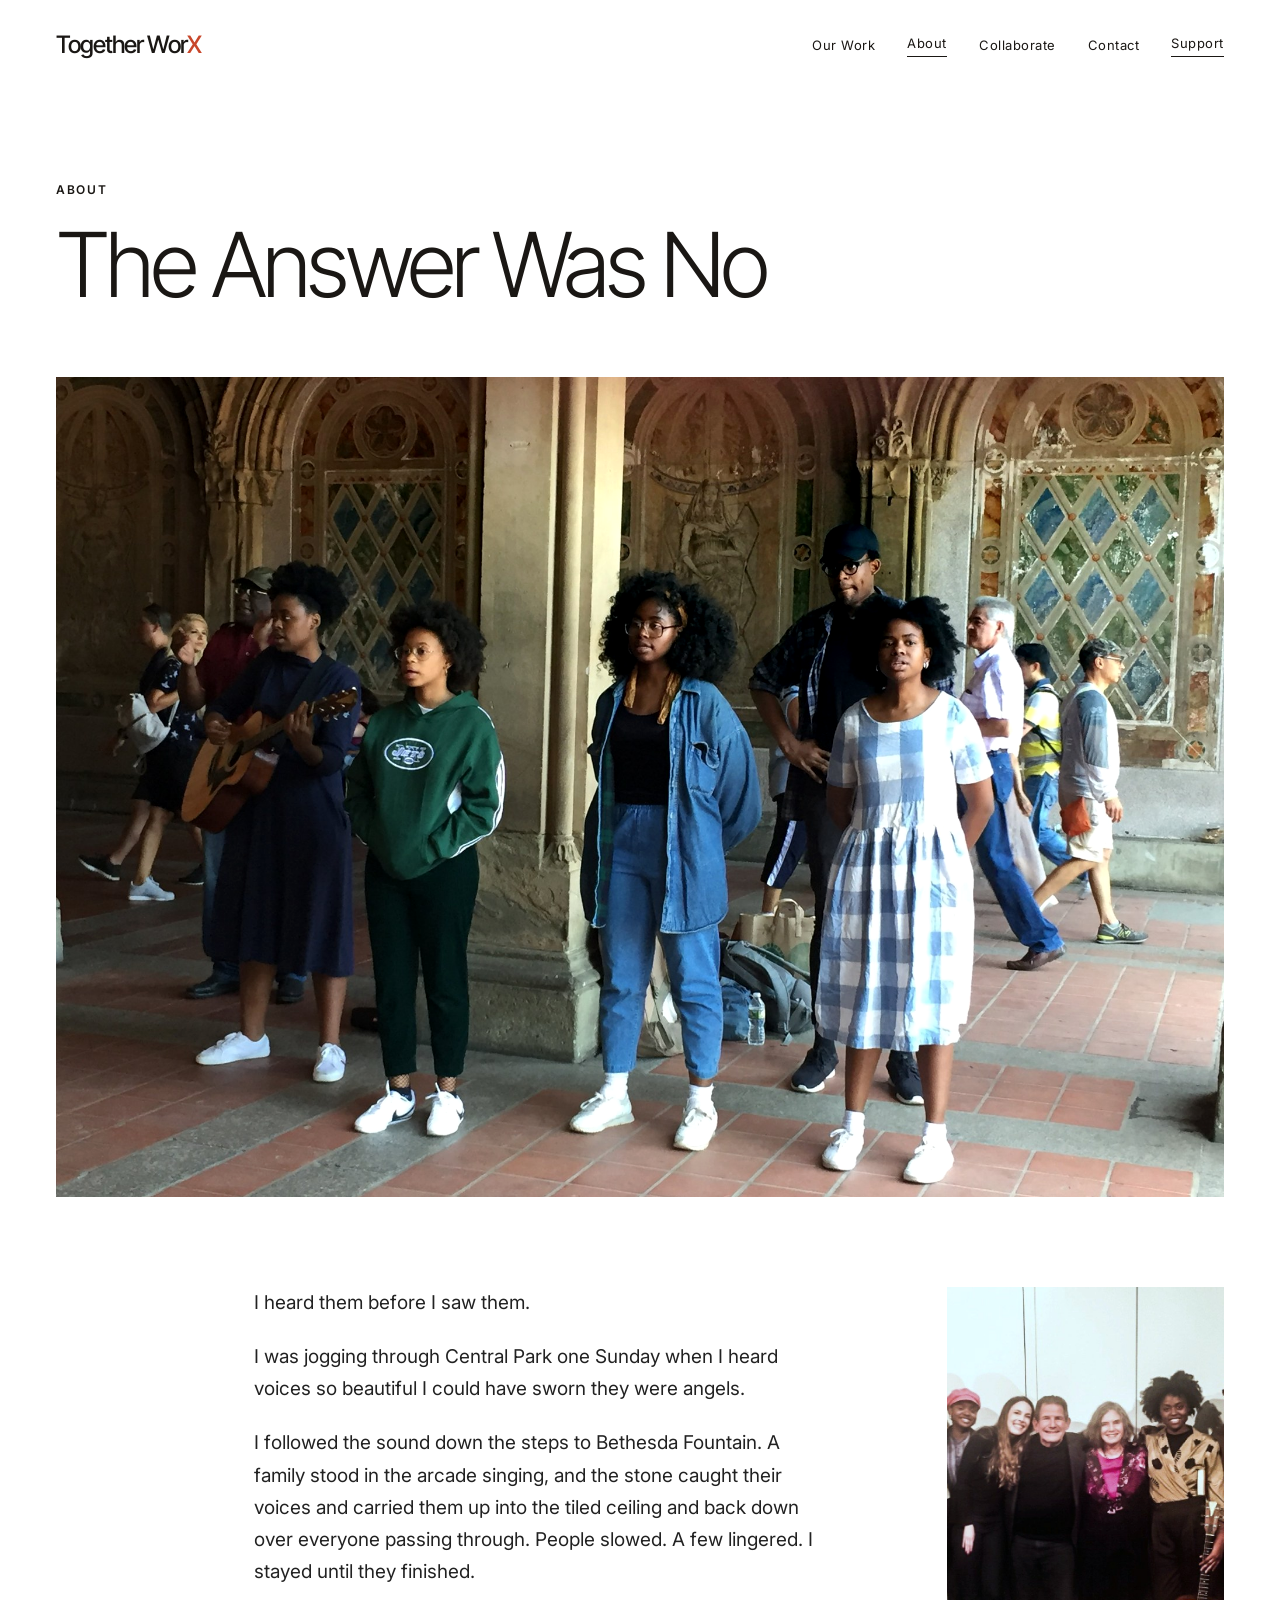
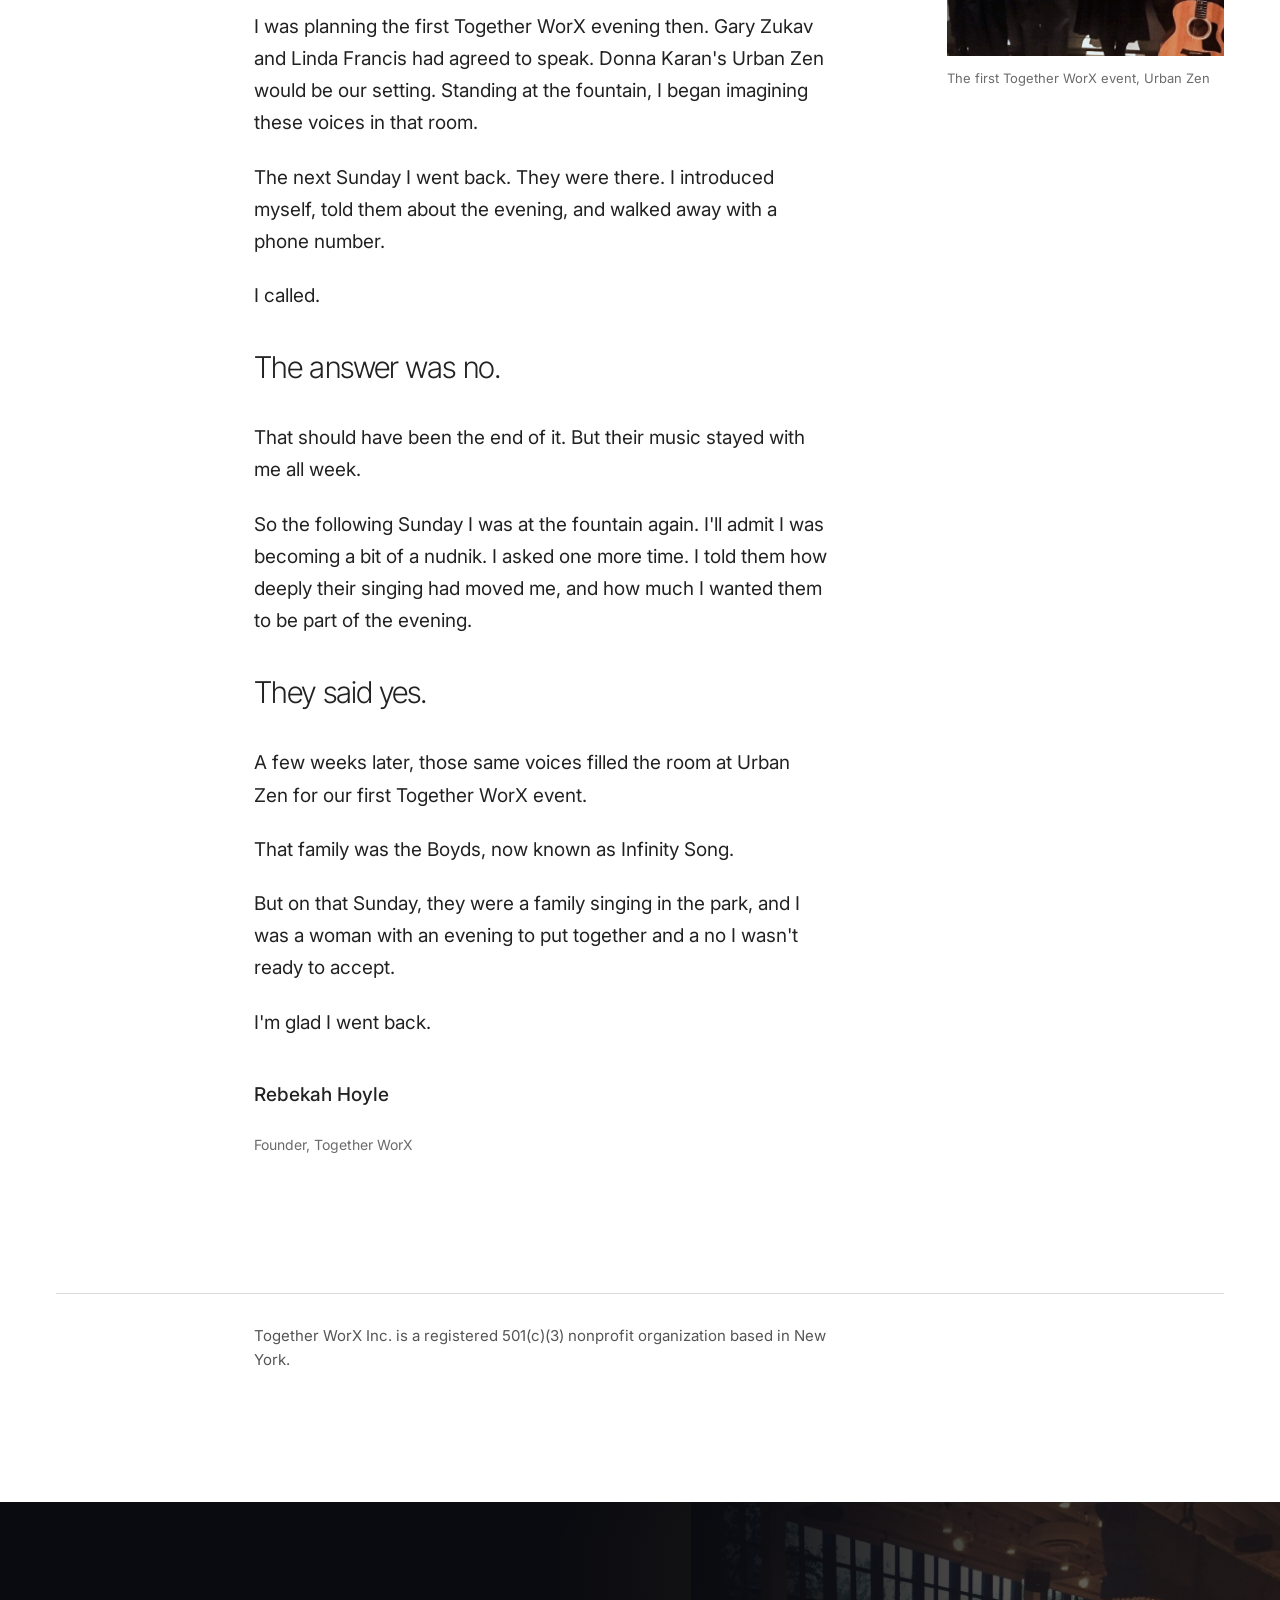
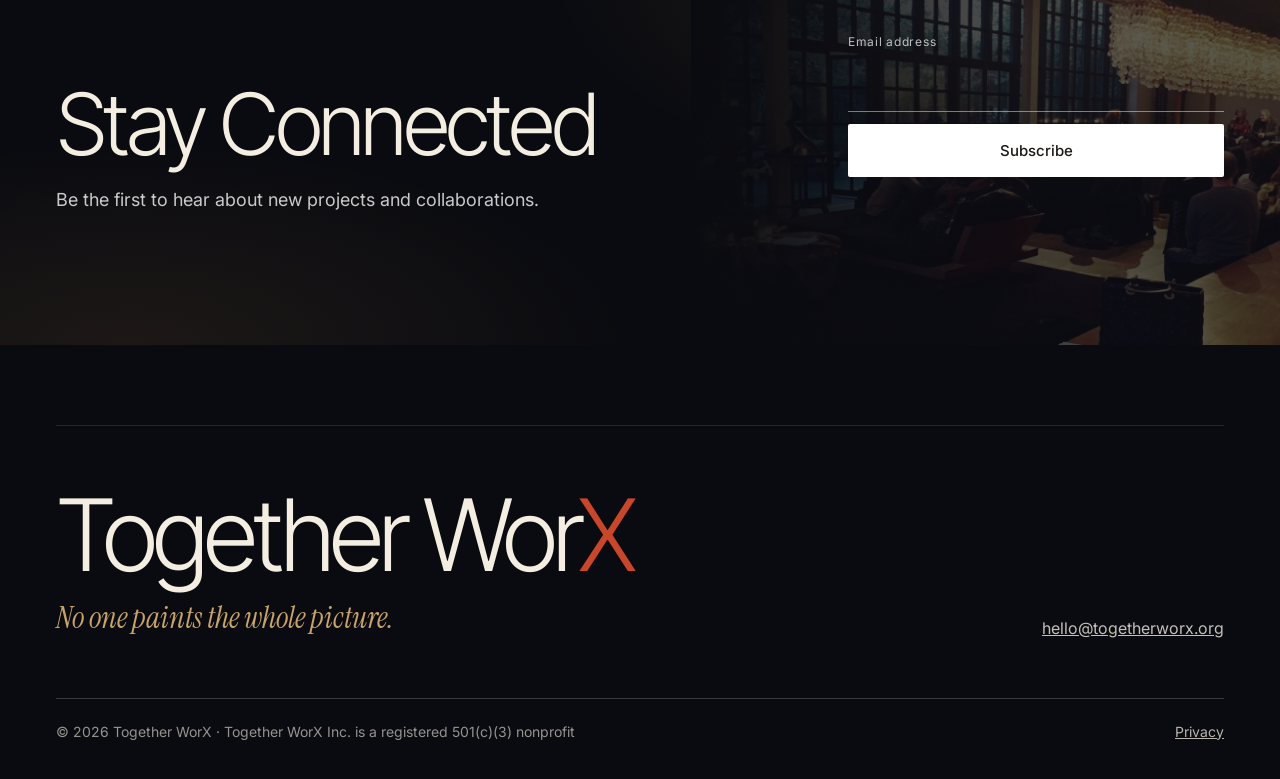
==== commit 78b1713a: "Remove footer menu Co-Authored-By: Claude Opus 5.5 <noreply@anthropic.com> Claude-Session: https://c" ====
--- a/about/index.html
+++ b/about/index.html
@@ -83,9 +83,6 @@
       <p class="foot-tag">No one paints the whole picture.</p>
     </div>
     <div class="foot-right">
-      <nav class="foot-nav" aria-label="Footer">
-        <a href="/work/">Our Work</a><a href="/about/">About</a><a href="/collaborate/">Collaborate</a><a href="/contact/">Contact</a><a href="/collaborate/#support">Support</a>
-      </nav>
       <a class="foot-mail" href="mailto:hello@togetherworx.org">hello@togetherworx.org</a>
     </div>
   </div>
--- a/assets/site.css
+++ b/assets/site.css
@@ -497,3 +497,24 @@
 .page-title+.hp-lead{margin-top:0}
 .hp-pair+.hp-lead{margin-top:110px}
 @media (max-width:900px){.hp-pair+.hp-lead{margin-top:20px}.hp-lead.rev .frame{width:calc(100% + 2 * var(--pad));margin:0 calc(-1 * var(--pad))}}
+:root{--night:#0d0f17}
+.stay .fade{background:linear-gradient(90deg,var(--night) 0%,rgba(13,15,23,.25) 60%)}
+:root{--paper:#fdfbf8}
+:root{--paper:#ffffff}
+.whole-grid img,.founder figure img,.hp-lead img,.hp-pair img,.about-hero img,.pj-hero,.pj-gallery img,.story-body aside img,.gal-r>video,.hp-lead .frame video{filter:saturate(.93) contrast(1.05) sepia(.09)}
+:root{--night:#0a0b10}
+.stay .fade{background:linear-gradient(90deg,var(--night) 0%,rgba(10,11,16,.25) 60%)}
+/* pause control: plain text link, immune to iOS button styling */
+.pause{-webkit-appearance:none;appearance:none;background:none!important;border:0!important;border-radius:0;padding:0;margin:0;color:rgba(255,255,255,.75)!important;-webkit-text-fill-color:rgba(255,255,255,.75);font:500 12px/1 var(--sans);letter-spacing:.16em;text-transform:uppercase;cursor:pointer;min-height:44px;display:inline-flex;align-items:center}
+.pause:hover{color:#fff!important;-webkit-text-fill-color:#fff}
+.pause:focus-visible{outline:2px solid var(--red);outline-offset:4px}
+.whole-grid img,.founder figure img,.hp-lead img,.hp-pair img,.about-hero img,.pj-hero,.pj-gallery img,.story-body aside img,.gal-r>video,.hp-lead .frame video{filter:saturate(.95) contrast(1.04)}
+@media (min-width:901px){.nav{background:none}}
+/* hero: links sit with the headline, pause tucked bottom right */
+@media (min-width:901px){
+  .hero-foot{flex-direction:column;align-items:flex-start;gap:34px}
+  .hero-links{padding-bottom:0;gap:34px}
+  .hero-links .pause{position:absolute;right:0;bottom:0}
+}
+/* pause: hidden from view, still reachable by keyboard and screen readers */
+.hero-links .pause:not(:focus-visible){position:absolute!important;width:1px;height:1px;min-height:0;overflow:hidden;clip:rect(0 0 0 0);clip-path:inset(50%);white-space:nowrap;padding:0;margin:-1px}
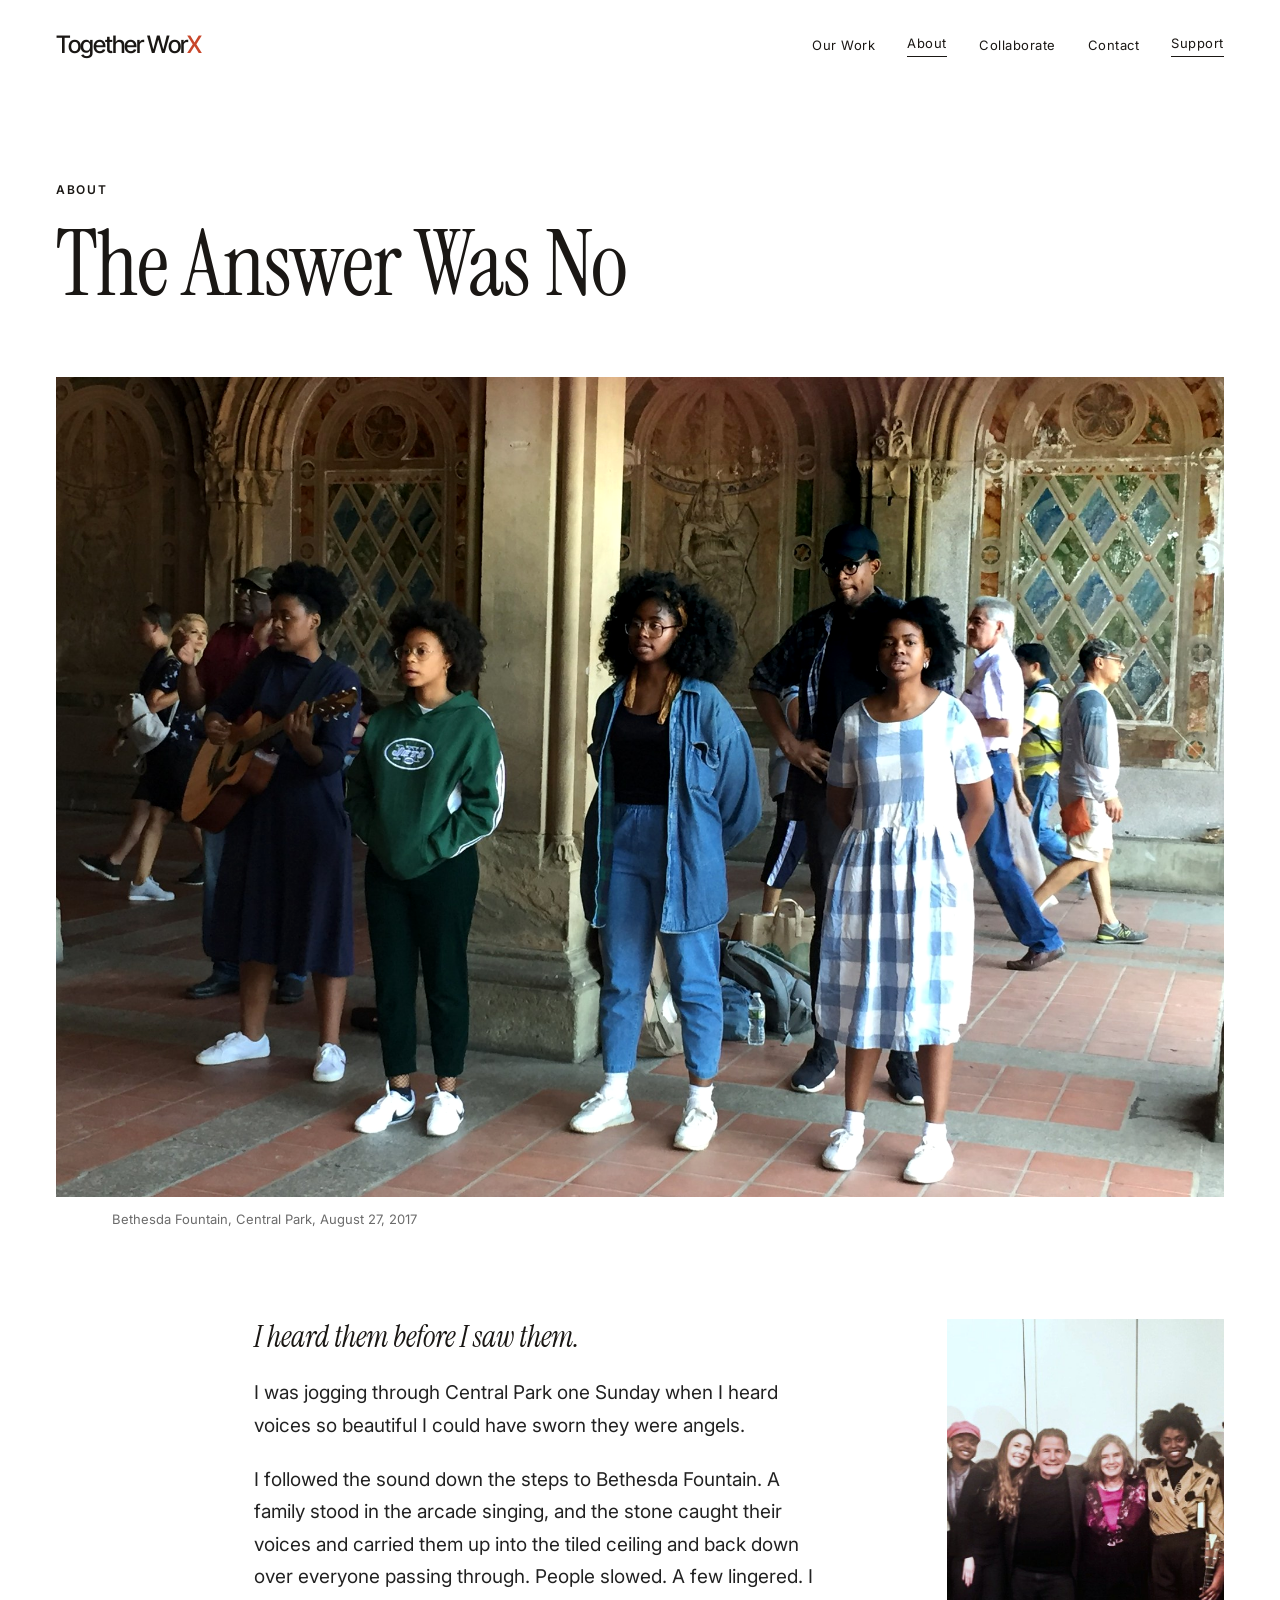
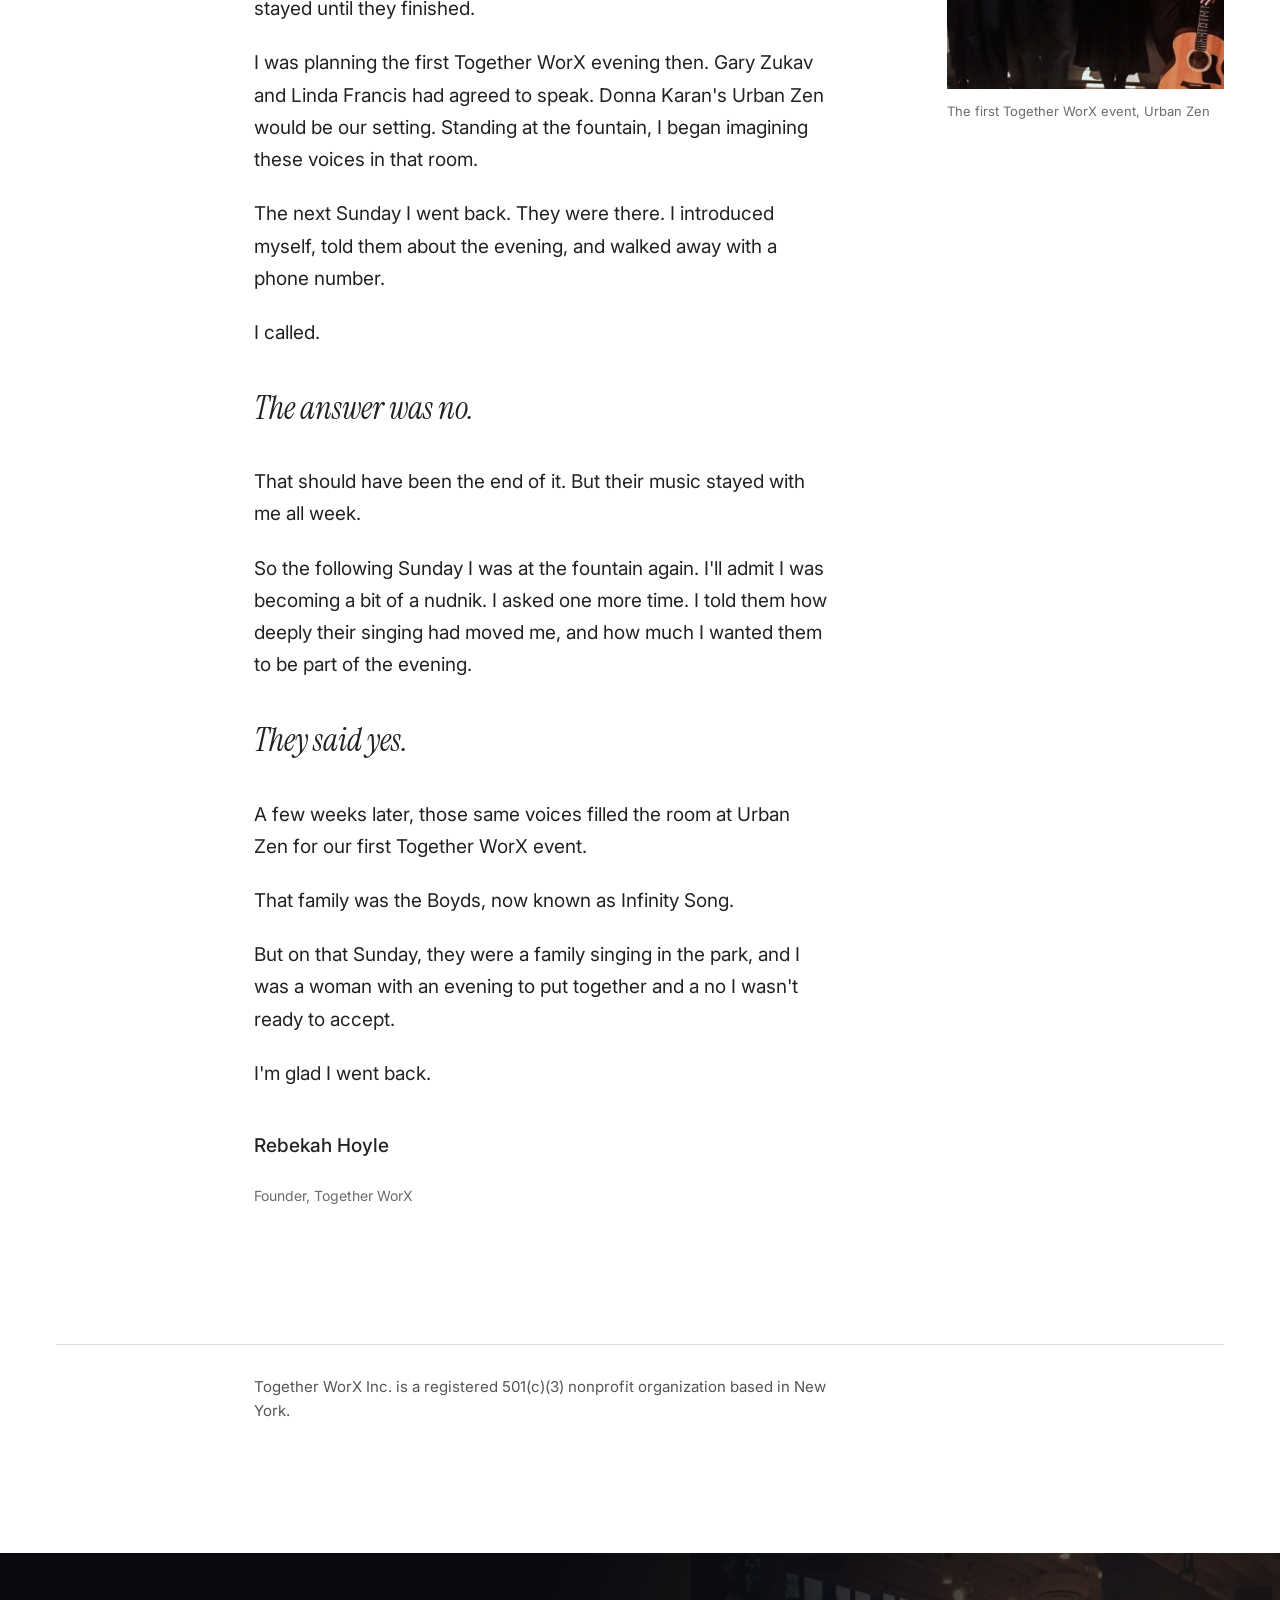
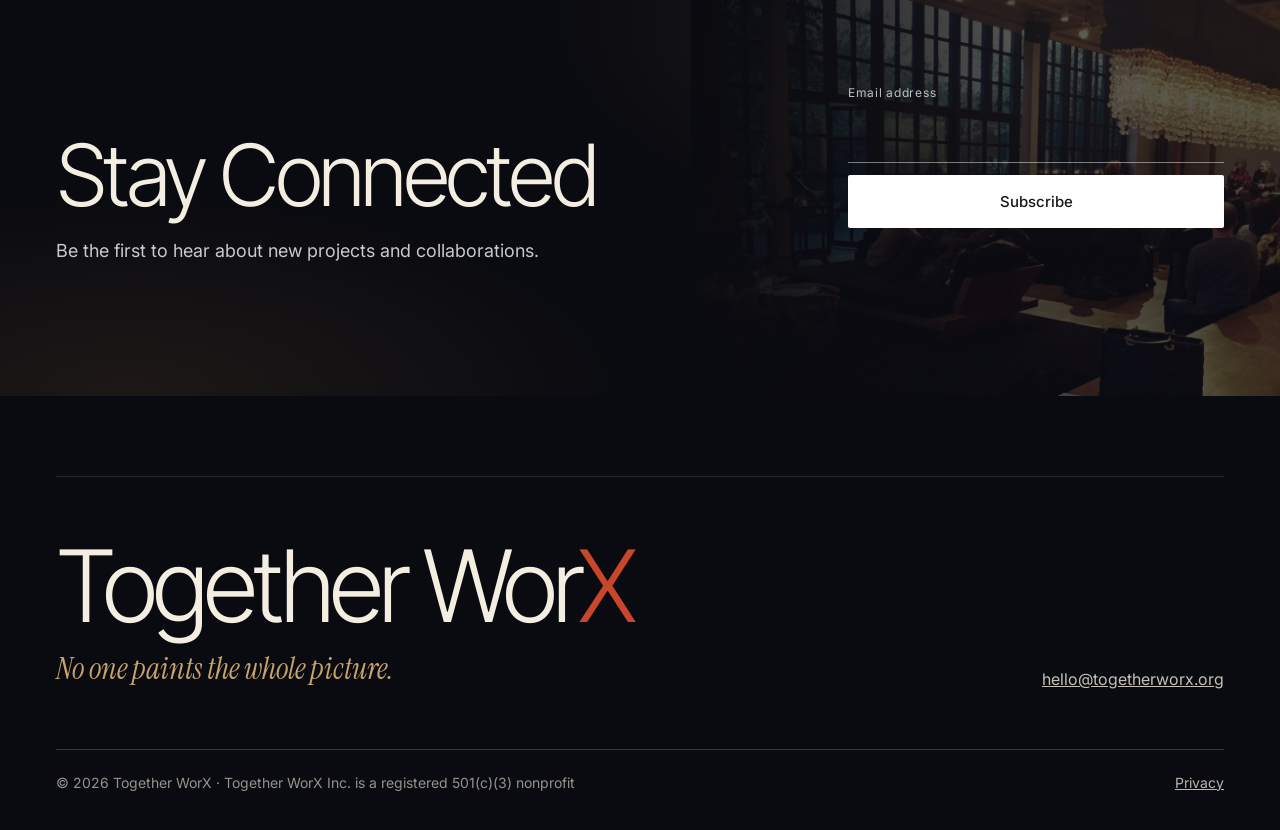
==== commit 977ad680: "Preview: link preview text and image, Contact intro, About in serif story voice Co-Authored-By: Clau" ====
--- a/about/index.html
+++ b/about/index.html
@@ -36,7 +36,7 @@
     </nav>
   </header>
 <section class="about-top"><p class="label" style="margin-bottom:22px;font-weight:600">About</p><h1>The Answer Was&nbsp;No</h1></section>
-<figure class="about-hero"><img src="/assets/img/bethesda-wide.jpg" alt="The Boyd family singing under the arcade at Bethesda Fountain in Central Park" width="2000" height="1500"></figure>
+<figure class="about-hero"><img src="/assets/img/bethesda-wide.jpg" alt="The Boyd family singing under the arcade at Bethesda Fountain in Central Park" width="2000" height="1500"><figcaption class="cap">Bethesda Fountain, Central Park, August 27, 2017</figcaption></figure>
 <section class="story-body g12">
   <div class="text">
       <p>I heard them before I saw them.</p>
--- a/assets/site.css
+++ b/assets/site.css
@@ -518,3 +518,11 @@
 }
 /* pause: hidden from view, still reachable by keyboard and screen readers */
 .hero-links .pause:not(:focus-visible){position:absolute!important;width:1px;height:1px;min-height:0;overflow:hidden;clip:rect(0 0 0 0);clip-path:inset(50%);white-space:nowrap;padding:0;margin:-1px}
+.whole-grid .w1 img{filter:none}
+/* About: the story speaks in the same serif voice as the homepage */
+.about-top h1{font-family:var(--serif);font-weight:400;letter-spacing:-.01em}
+.story-body .text>p:first-child{font-family:var(--serif);font-style:italic;font-size:30px;line-height:1.2;color:var(--ink);margin-bottom:22px}
+.story-body .turn{font-family:var(--serif);font-style:italic;font-weight:400;letter-spacing:0}
+.about-hero .cap{padding:0 var(--pad)}
+@media (max-width:900px){.story-body .text>p:first-child{font-size:26px}}
+.story-body .text p.turn{font-family:var(--serif);font-style:italic;font-weight:400;letter-spacing:0;font-size:32px}
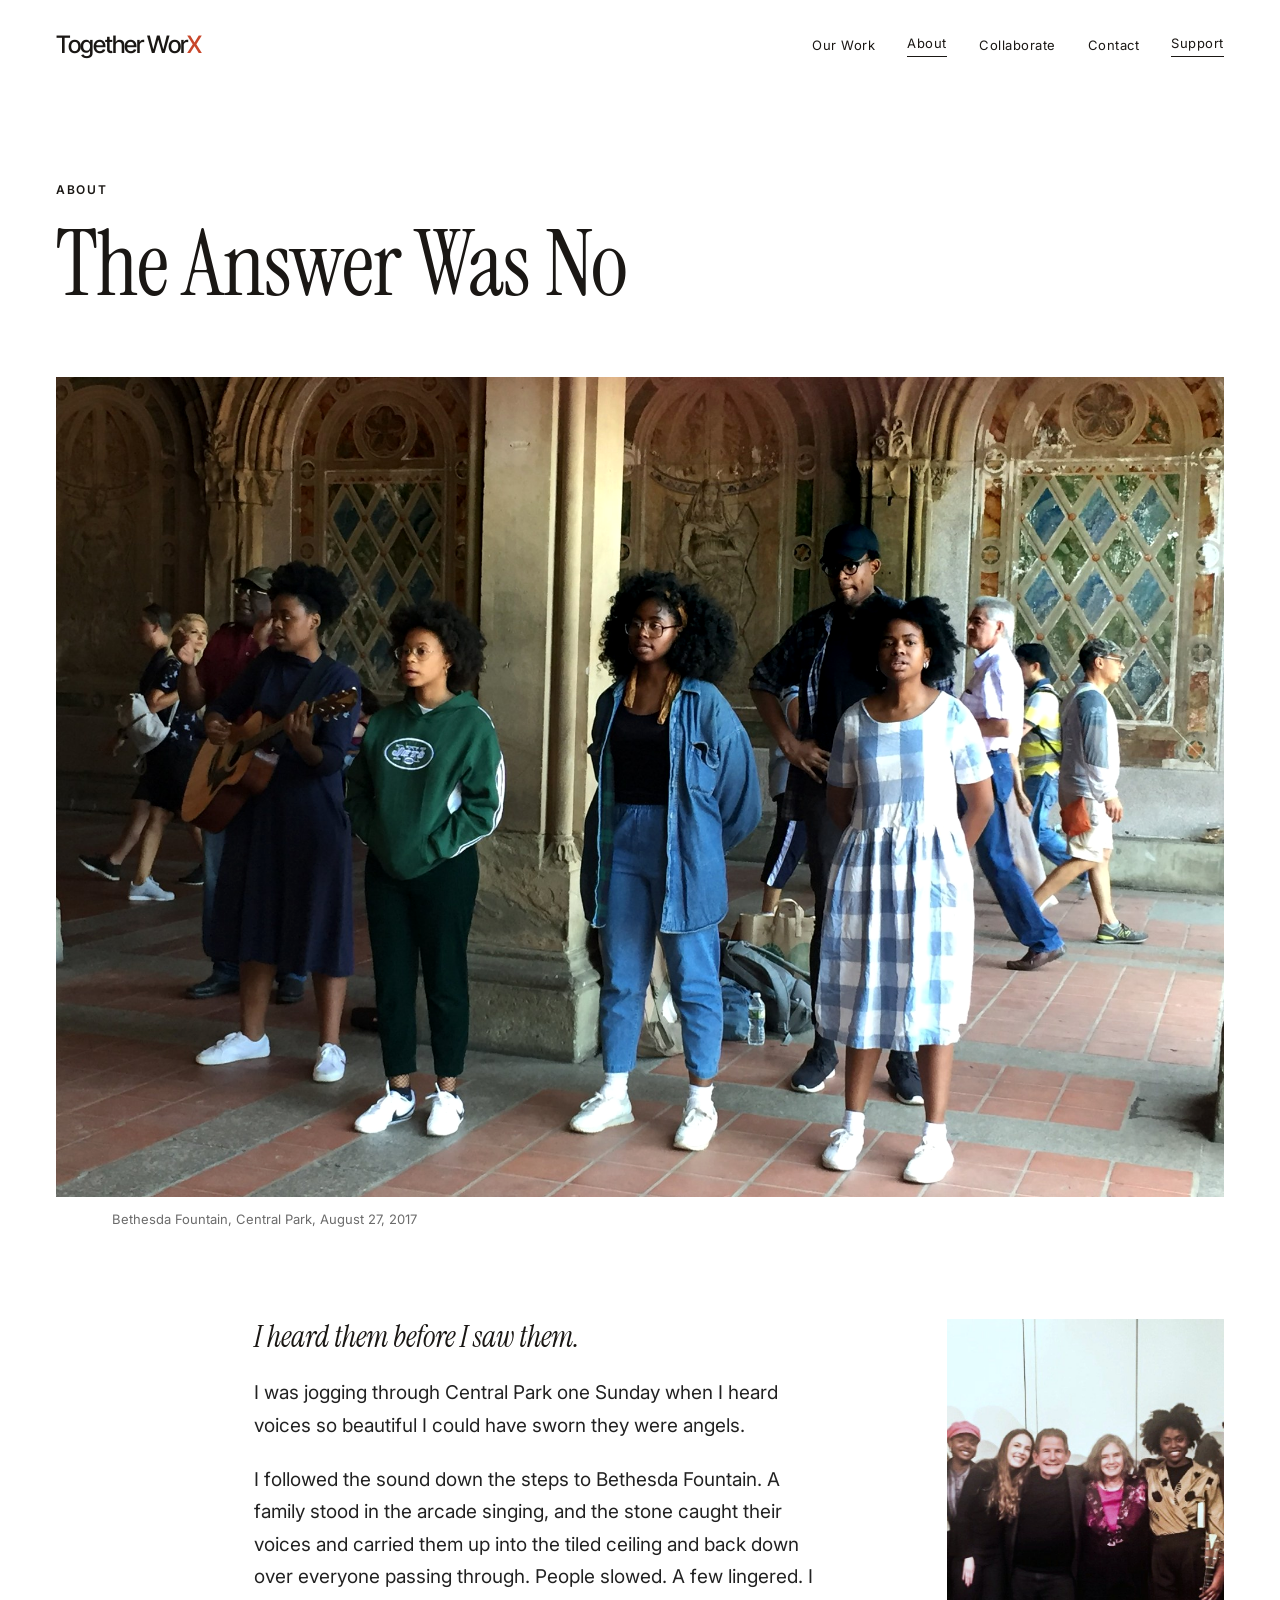
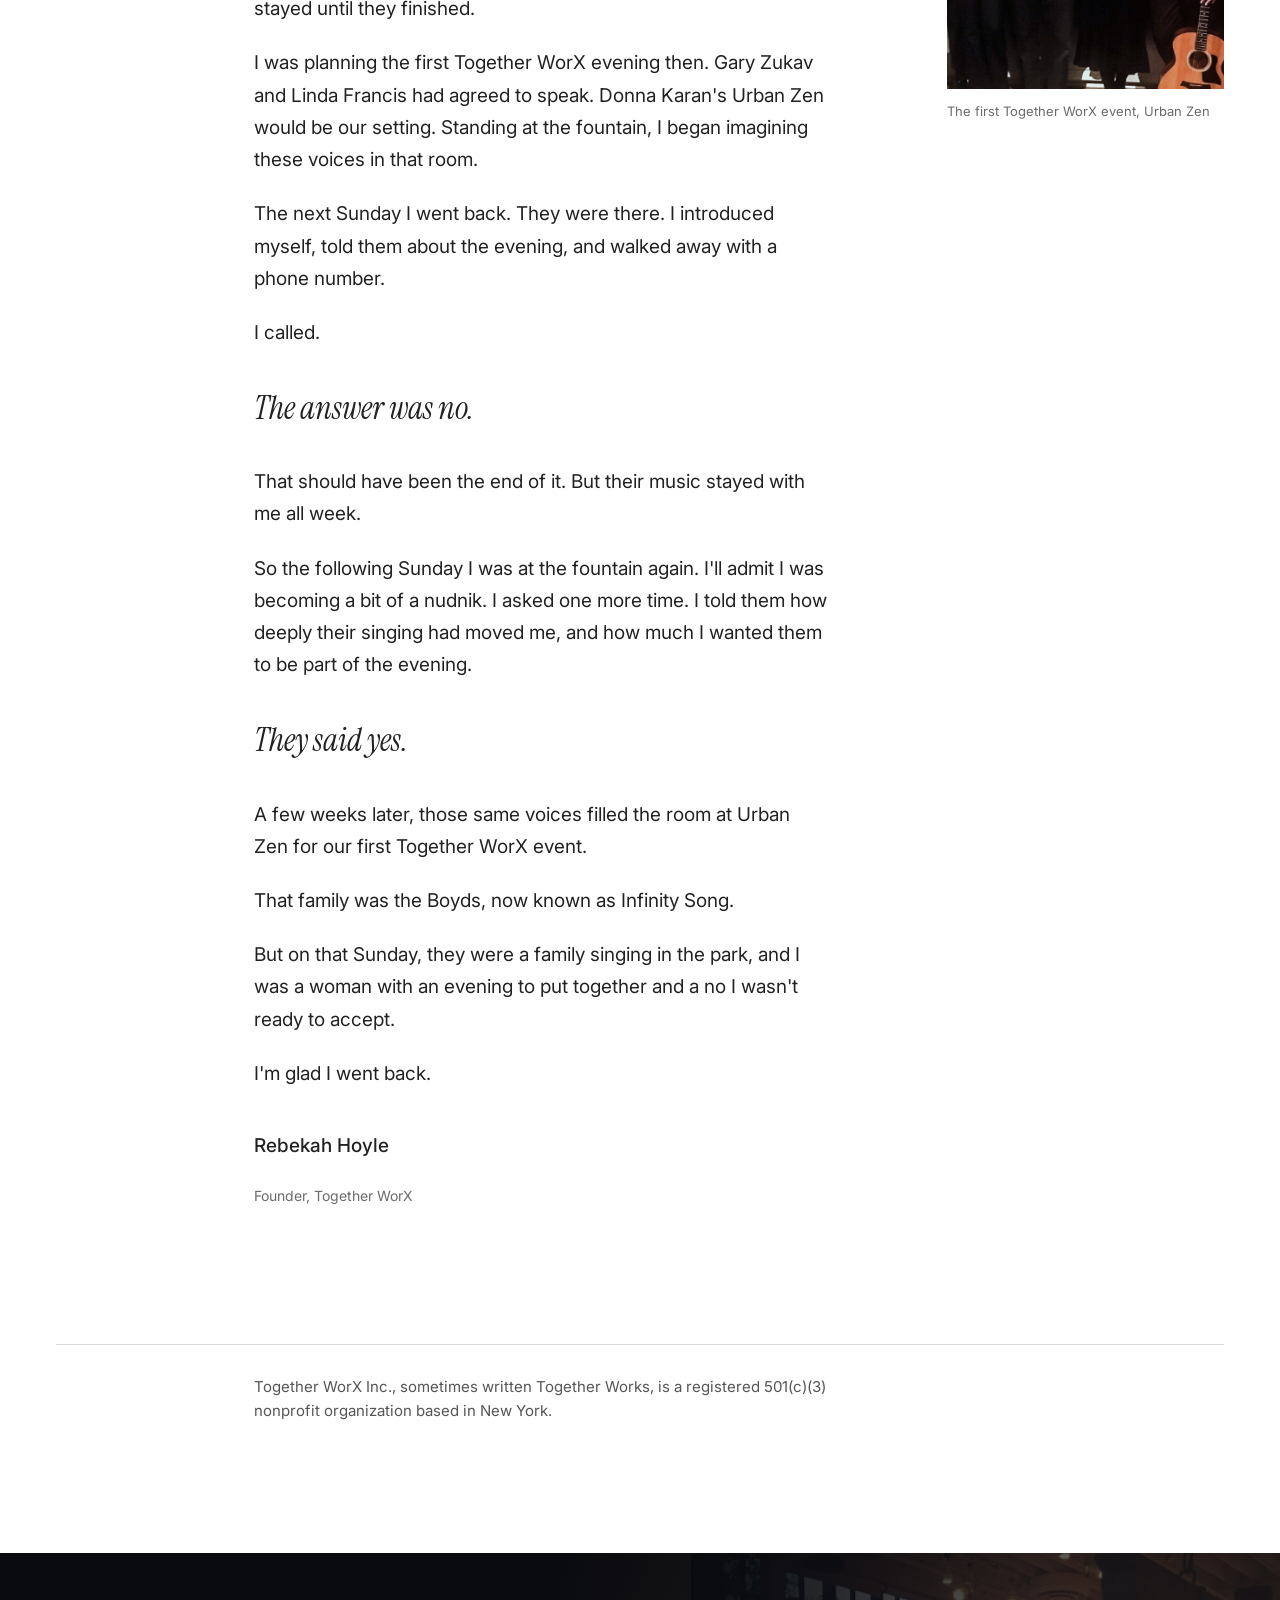
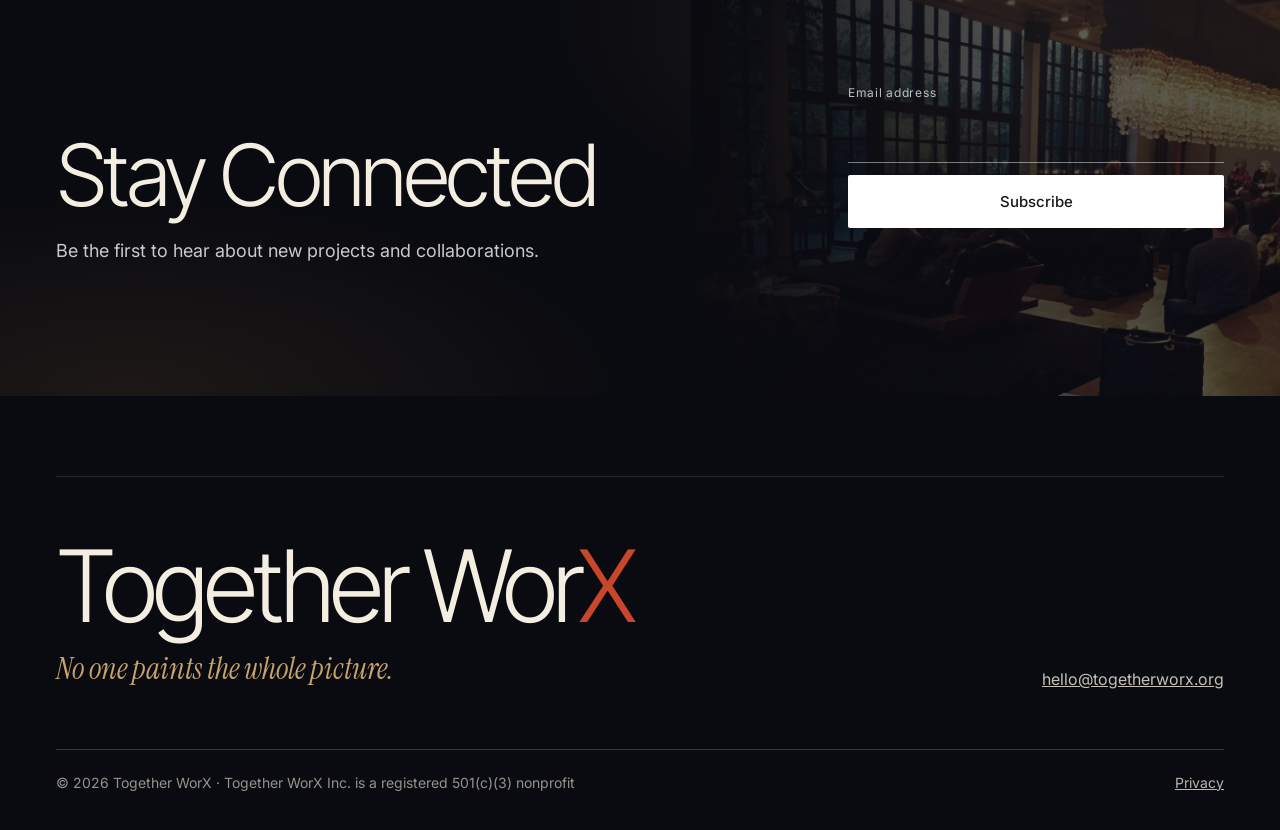
==== commit 57fceb9d: "Search: Together Works as alternate name (structured data + About) Co-Authored-By: Claude Opus 5.5 <" ====
--- a/about/index.html
+++ b/about/index.html
@@ -18,7 +18,7 @@
 <link rel="preconnect" href="https://fonts.gstatic.com" crossorigin>
 <link href="https://fonts.googleapis.com/css2?family=Instrument+Serif:ital@0;1&family=Inter+Tight:wght@300;400;500&family=Inter:wght@400;500;600&display=swap" rel="stylesheet">
 <link rel="stylesheet" href="/assets/site.css">
-<script type="application/ld+json">{"@context": "https://schema.org", "@type": "NGO", "name": "Together WorX", "legalName": "Together WorX Inc.", "url": "https://togetherworx.org", "email": "hello@togetherworx.org", "nonprofitStatus": "Nonprofit501c3", "slogan": "No one paints the whole picture.", "logo": "https://togetherworx.org/assets/together-worx-logo-dark.png", "@id": "https://togetherworx.org/#org"}</script>
+<script type="application/ld+json">{"@context": "https://schema.org", "@type": "NGO", "name": "Together WorX", "legalName": "Together WorX Inc.", "alternateName": ["Together Works", "TogetherWorX", "Together WorX Inc."], "url": "https://togetherworx.org", "email": "hello@togetherworx.org", "nonprofitStatus": "Nonprofit501c3", "slogan": "No one paints the whole picture.", "logo": "https://togetherworx.org/assets/together-worx-logo-dark.png", "@id": "https://togetherworx.org/#org"}</script>
 <script>document.documentElement.classList.remove('no-js')</script>
 </head>
 <body>
@@ -58,7 +58,7 @@
   </div>
   <aside class="rv"><img src="/assets/img/first-night.jpg" alt="Rebekah with Gary Zukav, Linda Francis and the Boyds at the first event" loading="lazy" width="640" height="1136"><p class="cap">The first Together WorX event, Urban Zen</p></aside>
 </section>
-<section class="org"><div class="inner g12"><p>Together WorX Inc. is a registered 501(c)(3) nonprofit organization based in New York.</p></div></section>
+<section class="org"><div class="inner g12"><p>Together WorX Inc., sometimes written Together Works, is a registered 501(c)(3) nonprofit organization based in New York.</p></div></section>
 </main>
 <section class="stay" aria-labelledby="stay-h">
   <img class="bg" src="/assets/img/urban-zen-room.jpg" alt="" loading="lazy">
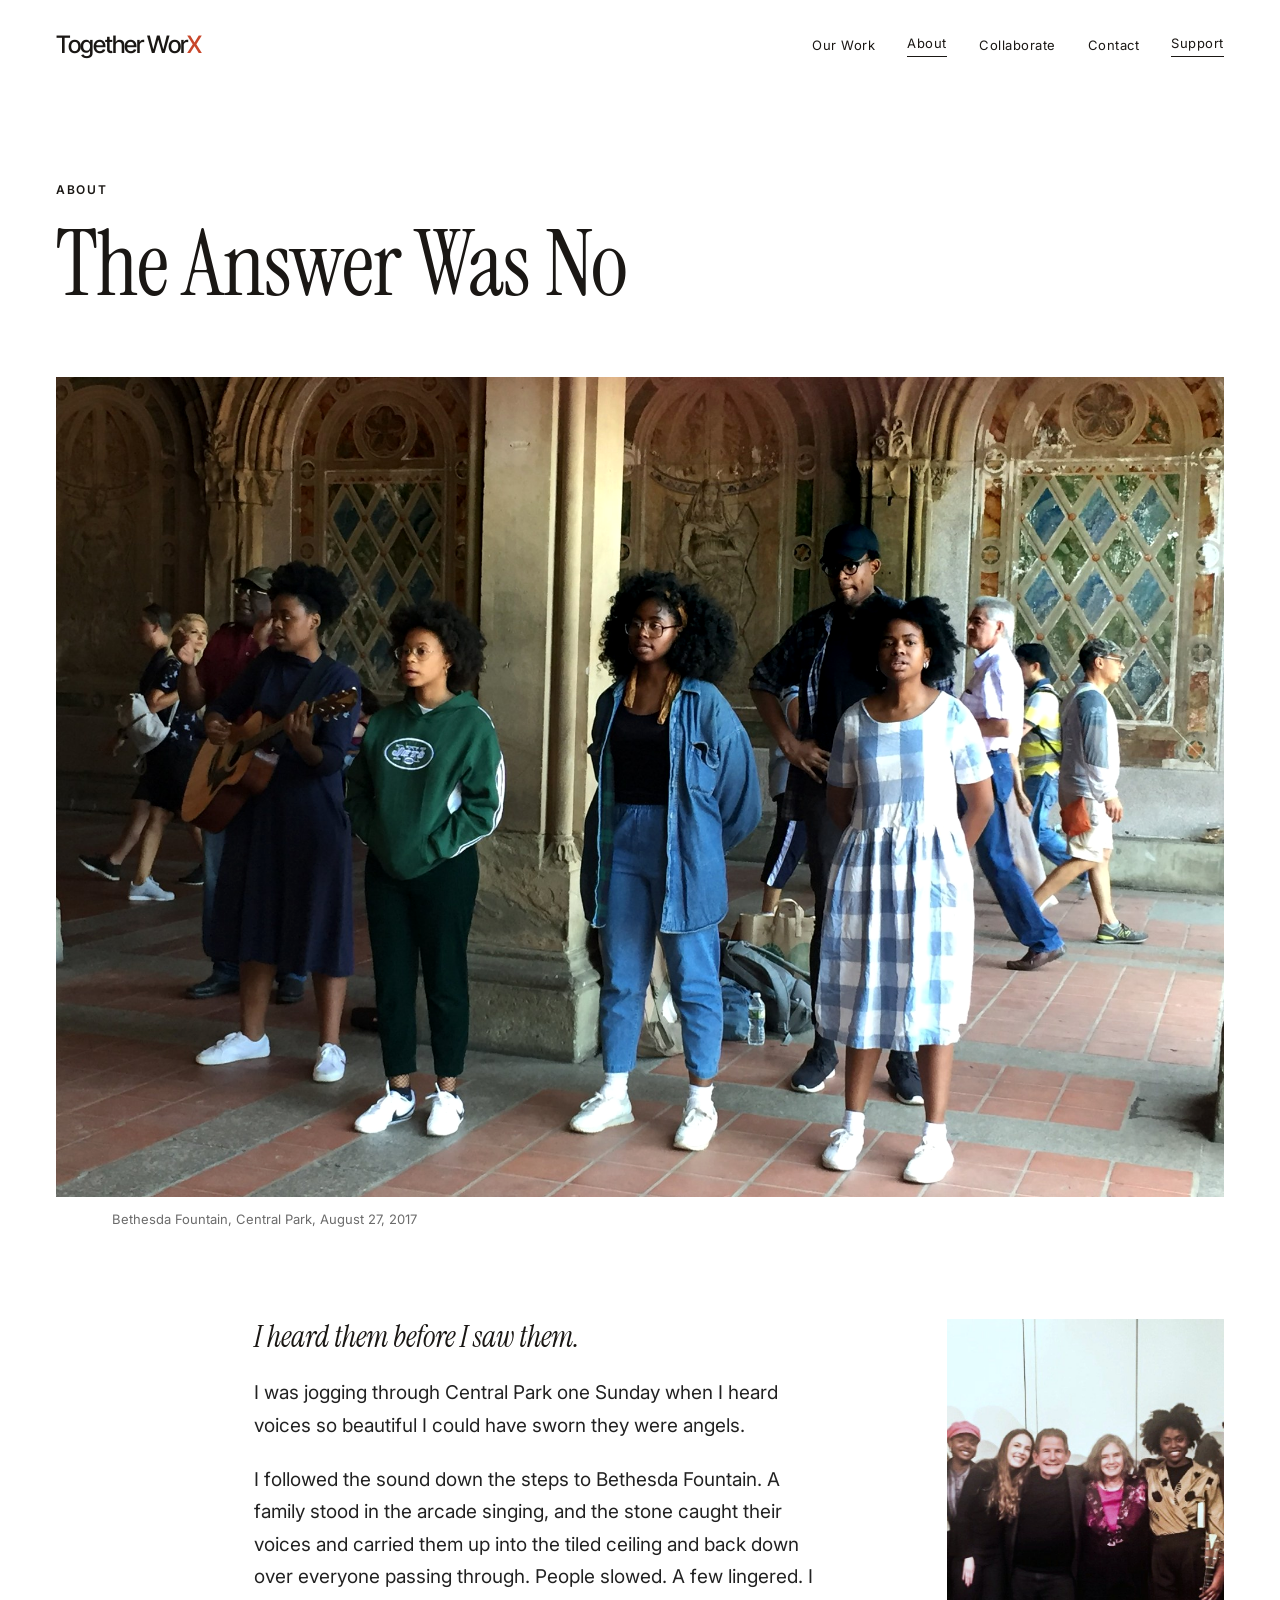
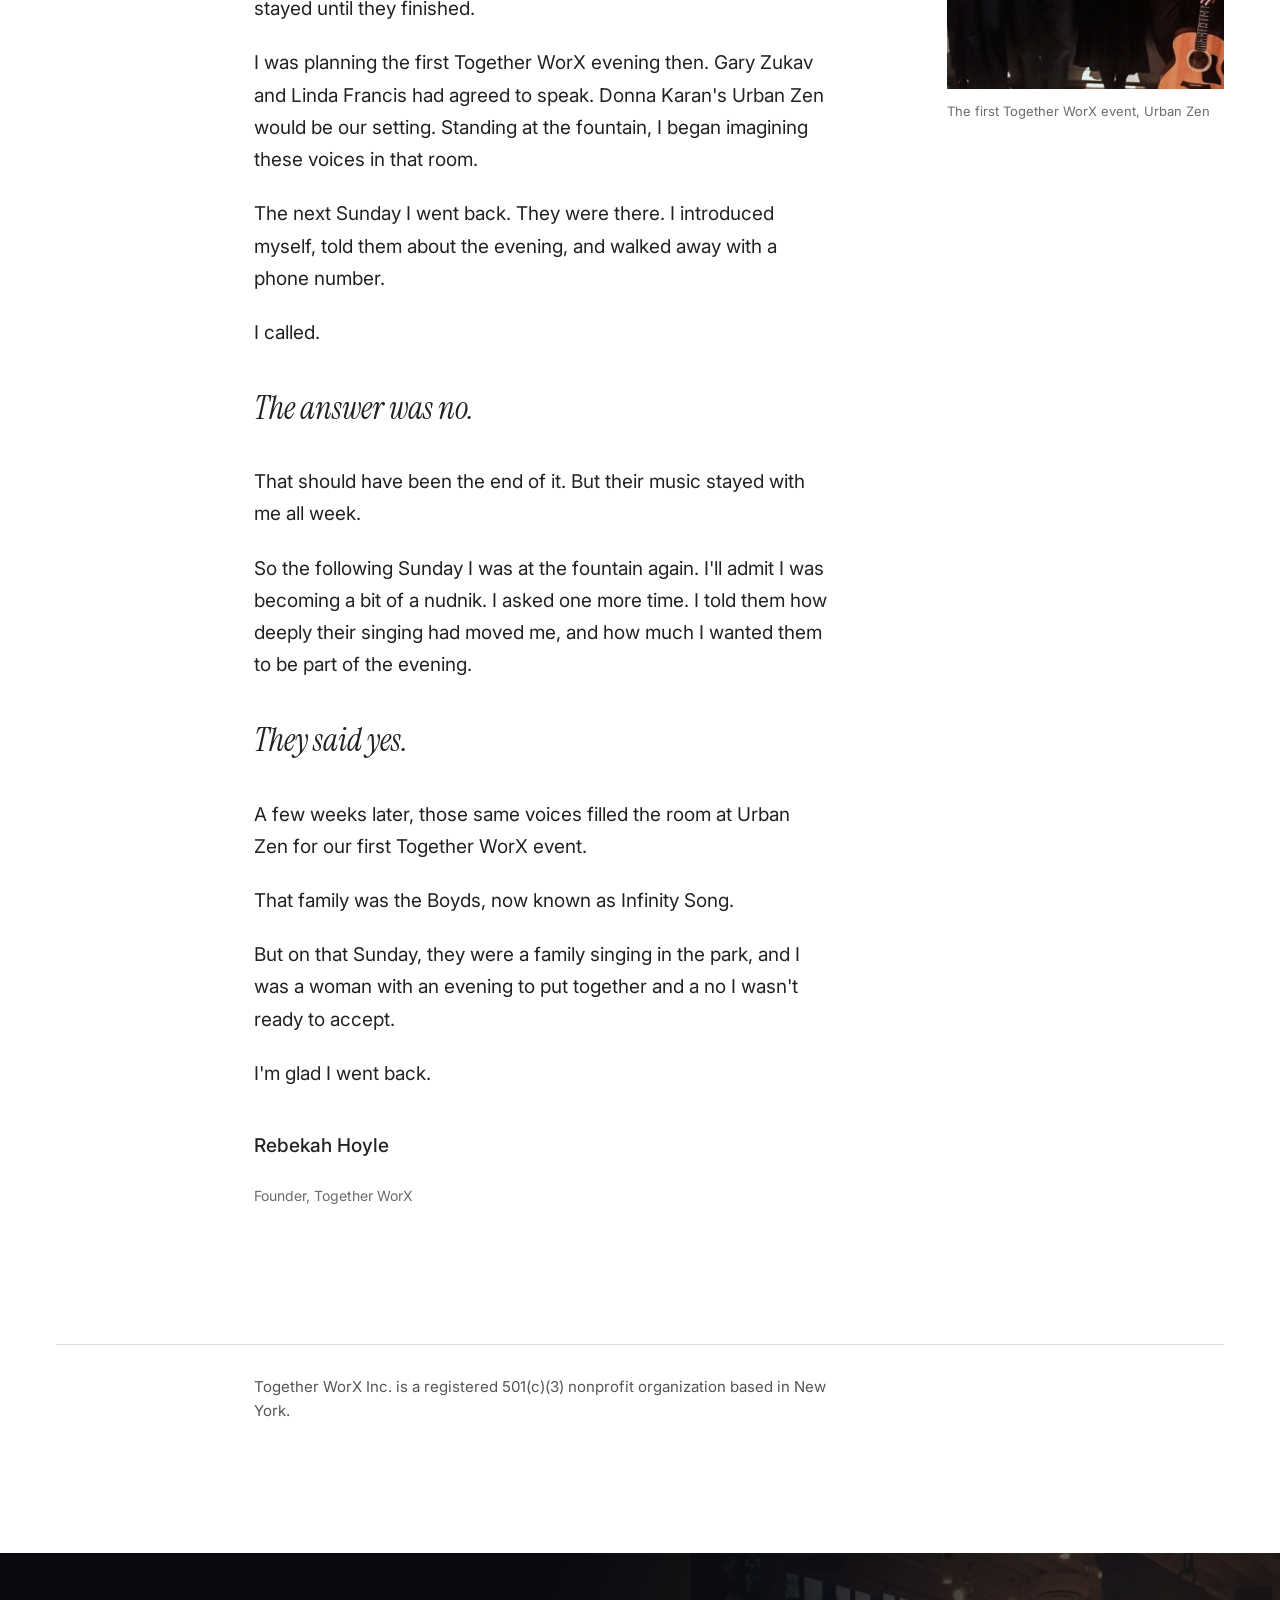
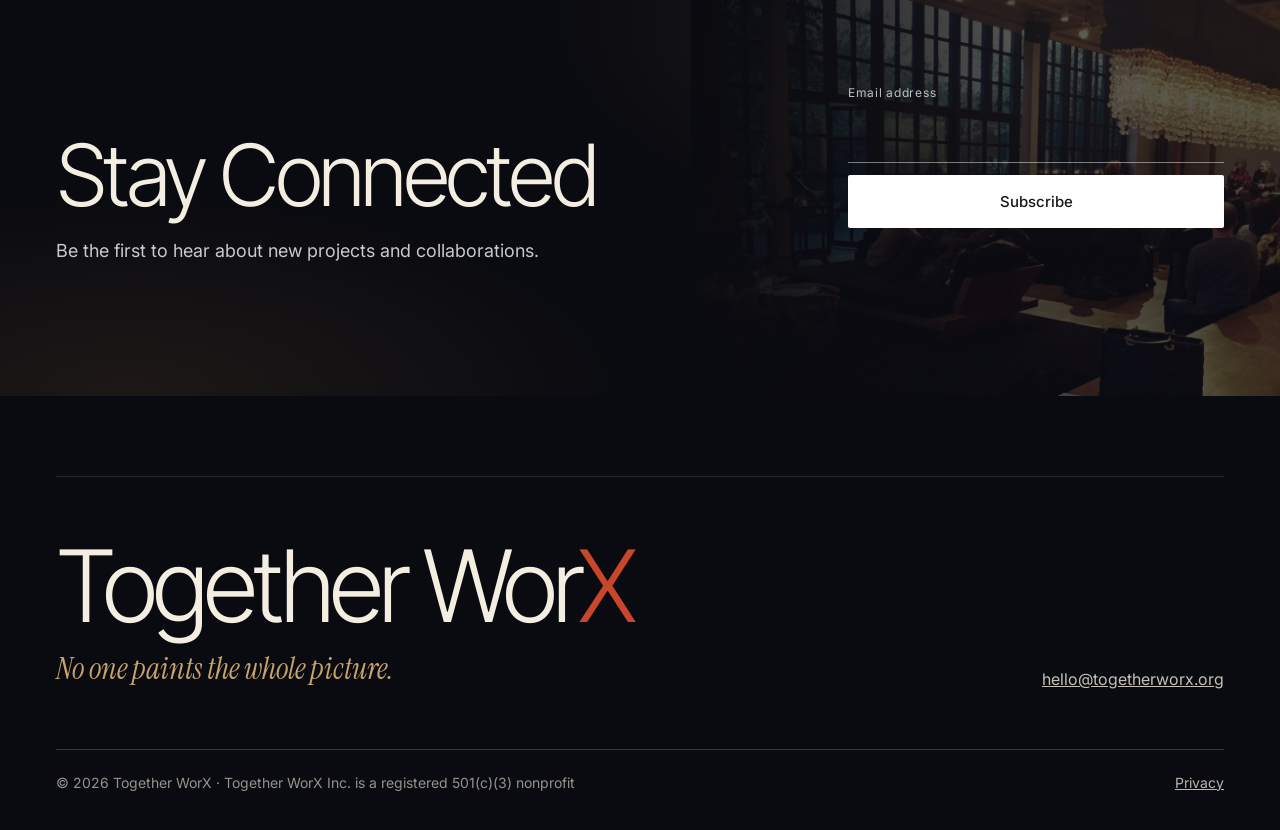
==== commit 801609e5: "About: remove 'sometimes written Together Works' Co-Authored-By: Claude Opus 5.5 <noreply@anthropic." ====
--- a/about/index.html
+++ b/about/index.html
@@ -58,7 +58,7 @@
   </div>
   <aside class="rv"><img src="/assets/img/first-night.jpg" alt="Rebekah with Gary Zukav, Linda Francis and the Boyds at the first event" loading="lazy" width="640" height="1136"><p class="cap">The first Together WorX event, Urban Zen</p></aside>
 </section>
-<section class="org"><div class="inner g12"><p>Together WorX Inc., sometimes written Together Works, is a registered 501(c)(3) nonprofit organization based in New York.</p></div></section>
+<section class="org"><div class="inner g12"><p>Together WorX Inc. is a registered 501(c)(3) nonprofit organization based in New York.</p></div></section>
 </main>
 <section class="stay" aria-labelledby="stay-h">
   <img class="bg" src="/assets/img/urban-zen-room.jpg" alt="" loading="lazy">
--- a/assets/site.css
+++ b/assets/site.css
@@ -526,3 +526,4 @@
 .about-hero .cap{padding:0 var(--pad)}
 @media (max-width:900px){.story-body .text>p:first-child{font-size:26px}}
 .story-body .text p.turn{font-family:var(--serif);font-style:italic;font-weight:400;letter-spacing:0;font-size:32px}
+.collab .intro p.because{font-family:var(--serif);font-style:italic;font-size:26px;line-height:1.2;color:var(--ink);margin-top:22px}
